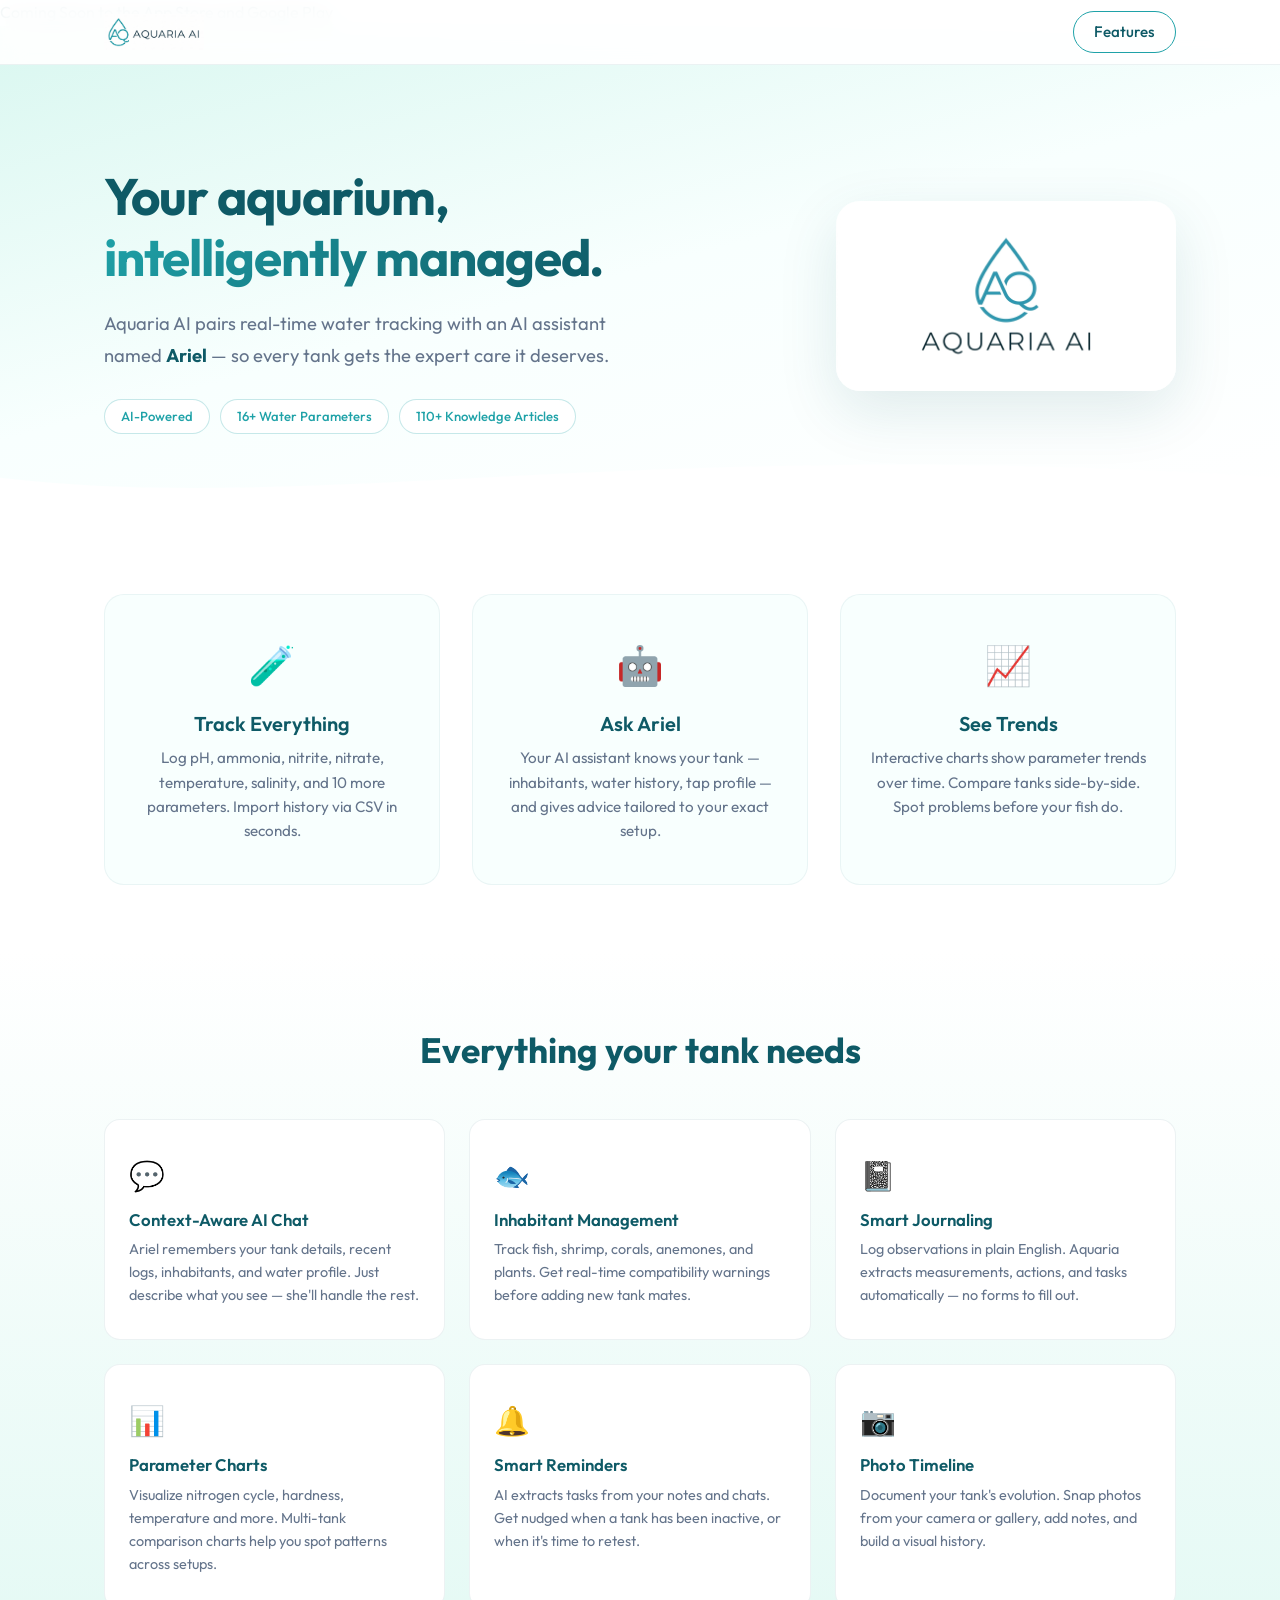
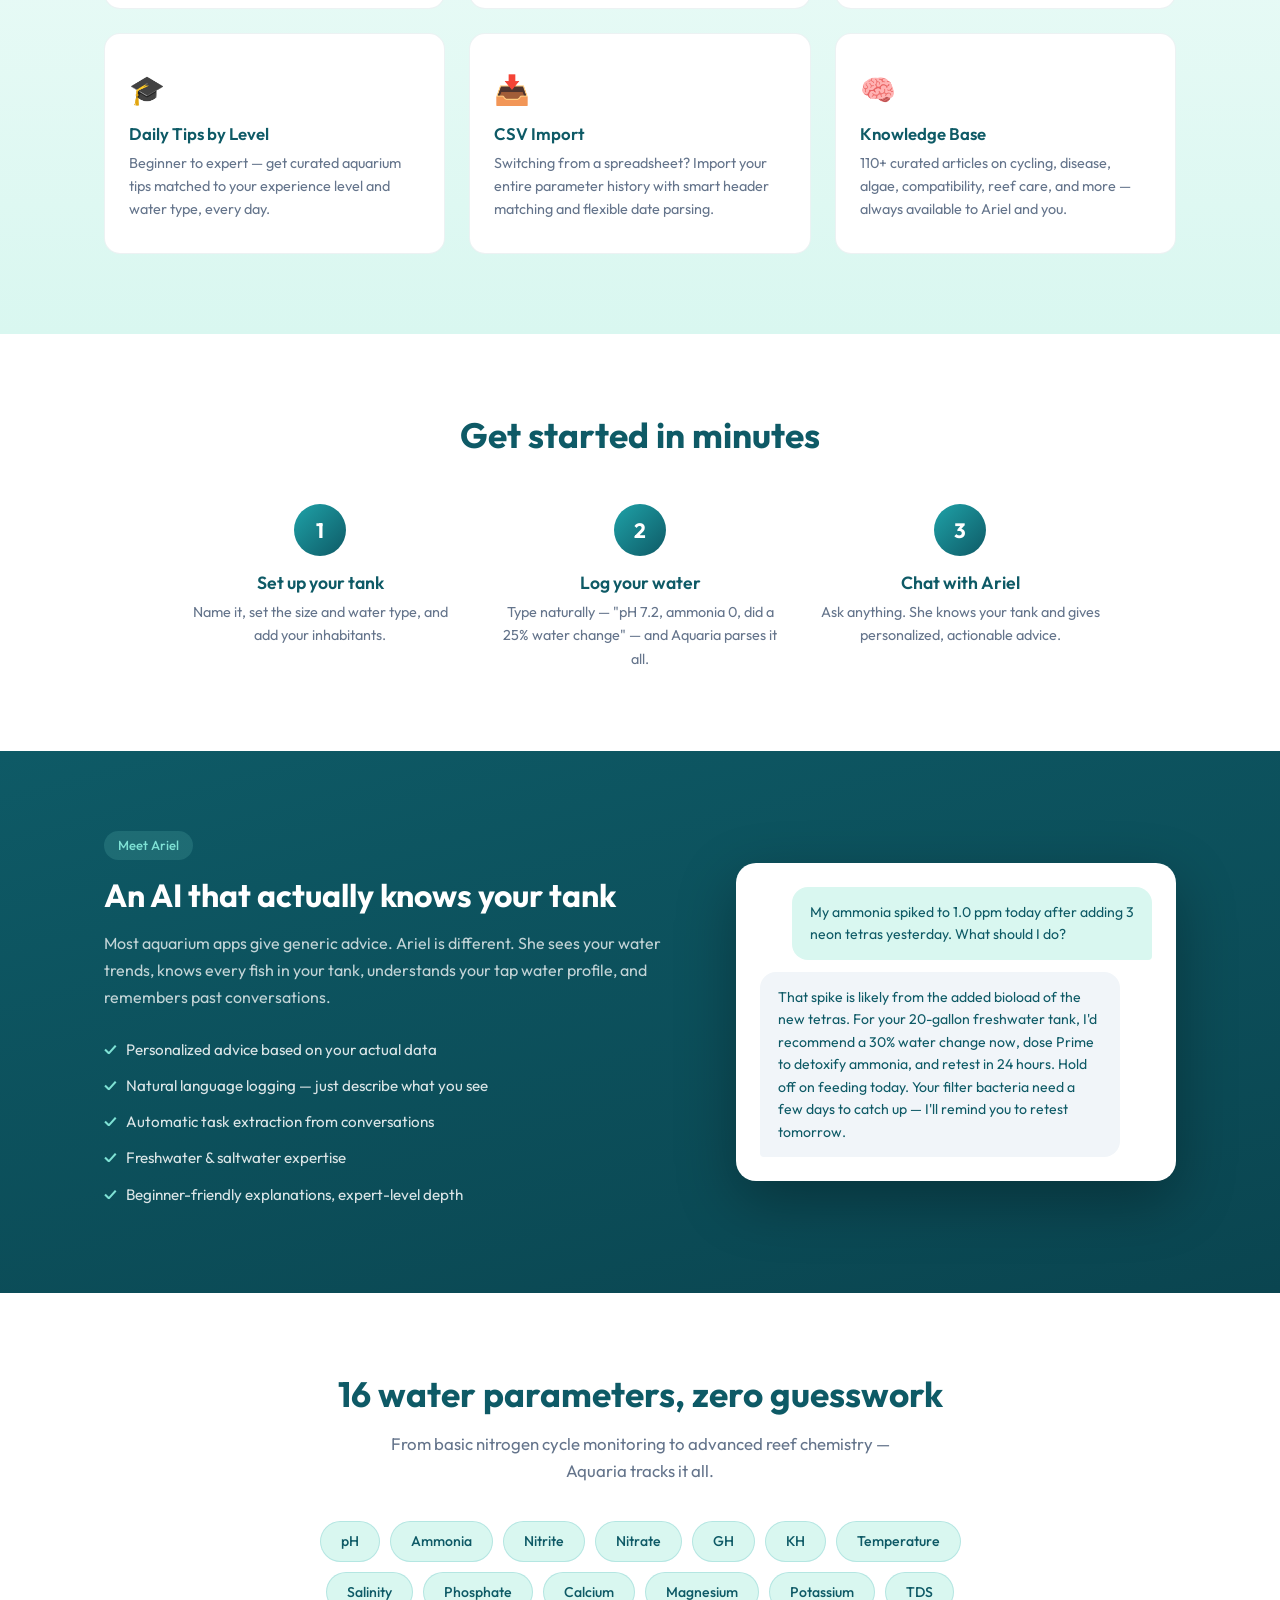
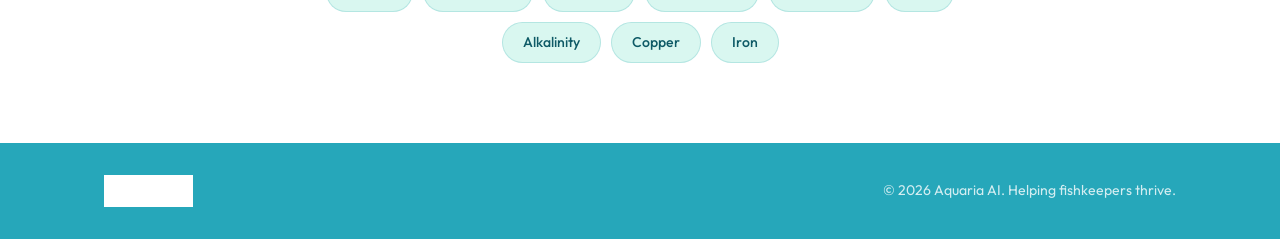
==== docs/index.html @ 33b69505 "Add website to docs/ for GitHub Pages Co-Authored-By: Claude Opus 4.6 <noreply@anthropic.com>" ====
<!DOCTYPE html>
<html lang="en">
<head>
  <meta charset="UTF-8">
  <meta name="viewport" content="width=device-width, initial-scale=1.0">
  <title>Aquaria AI — Your Intelligent Aquarium Companion</title>
  <meta name="description" content="Aquaria AI is an AI-powered aquarium companion app that helps you track water parameters, manage tank inhabitants, and get expert advice from Ariel, your personal aquarium AI assistant.">
  <link rel="icon" type="image/jpeg" href="assets/icon.jpg">
  <link rel="preconnect" href="https://fonts.googleapis.com">
  <link rel="preconnect" href="https://fonts.gstatic.com" crossorigin>
  <link href="https://fonts.googleapis.com/css2?family=Outfit:wght@300;400;500;600;700&display=swap" rel="stylesheet">
  <link rel="stylesheet" href="styles.css">
</head>
<body>

  <!-- ANNOUNCEMENT BAR -->
  <div class="announcement-bar">
    Coming Soon to the App Store and Google Play
  </div>

  <!-- NAV -->
  <nav class="nav">
    <div class="container nav-inner">
      <img src="assets/logo-side.png" alt="Aquaria AI" class="nav-logo">
      <a href="#features" class="nav-link">Features</a>
    </div>
  </nav>

  <!-- HERO -->
  <header class="hero">
    <div class="container hero-inner">
      <div class="hero-text">
        <h1>Your aquarium,<br><span class="gradient-text">intelligently managed.</span></h1>
        <p class="hero-sub">Aquaria AI pairs real-time water tracking with an AI assistant named <strong>Ariel</strong> — so every tank gets the expert care it deserves.</p>
        <div class="hero-badges">
          <span class="badge">AI-Powered</span>
          <span class="badge">16+ Water Parameters</span>
          <span class="badge">110+ Knowledge Articles</span>
        </div>
      </div>
      <div class="hero-logo">
        <img src="assets/fulllogo.jpg" alt="Aquaria AI logo">
      </div>
    </div>
    <div class="hero-wave">
      <svg viewBox="0 0 1440 120" preserveAspectRatio="none">
        <path d="M0,64 C360,120 720,0 1440,64 L1440,120 L0,120 Z" fill="#ffffff"/>
      </svg>
    </div>
  </header>

  <!-- VALUE PROPS -->
  <section class="value">
    <div class="container">
      <div class="value-grid">
        <div class="value-card">
          <div class="value-icon">🧪</div>
          <h3>Track Everything</h3>
          <p>Log pH, ammonia, nitrite, nitrate, temperature, salinity, and 10 more parameters. Import history via CSV in seconds.</p>
        </div>
        <div class="value-card">
          <div class="value-icon">🤖</div>
          <h3>Ask Ariel</h3>
          <p>Your AI assistant knows your tank — inhabitants, water history, tap profile — and gives advice tailored to your exact setup.</p>
        </div>
        <div class="value-card">
          <div class="value-icon">📈</div>
          <h3>See Trends</h3>
          <p>Interactive charts show parameter trends over time. Compare tanks side-by-side. Spot problems before your fish do.</p>
        </div>
      </div>
    </div>
  </section>

  <!-- FEATURES -->
  <section id="features" class="features">
    <div class="container">
      <h2>Everything your tank needs</h2>
      <div class="features-grid">

        <div class="feature-card">
          <div class="feature-icon">💬</div>
          <h4>Context-Aware AI Chat</h4>
          <p>Ariel remembers your tank details, recent logs, inhabitants, and water profile. Just describe what you see — she'll handle the rest.</p>
        </div>

        <div class="feature-card">
          <div class="feature-icon">🐟</div>
          <h4>Inhabitant Management</h4>
          <p>Track fish, shrimp, corals, anemones, and plants. Get real-time compatibility warnings before adding new tank mates.</p>
        </div>

        <div class="feature-card">
          <div class="feature-icon">📓</div>
          <h4>Smart Journaling</h4>
          <p>Log observations in plain English. Aquaria extracts measurements, actions, and tasks automatically — no forms to fill out.</p>
        </div>

        <div class="feature-card">
          <div class="feature-icon">📊</div>
          <h4>Parameter Charts</h4>
          <p>Visualize nitrogen cycle, hardness, temperature and more. Multi-tank comparison charts help you spot patterns across setups.</p>
        </div>

        <div class="feature-card">
          <div class="feature-icon">🔔</div>
          <h4>Smart Reminders</h4>
          <p>AI extracts tasks from your notes and chats. Get nudged when a tank has been inactive, or when it's time to retest.</p>
        </div>

        <div class="feature-card">
          <div class="feature-icon">📷</div>
          <h4>Photo Timeline</h4>
          <p>Document your tank's evolution. Snap photos from your camera or gallery, add notes, and build a visual history.</p>
        </div>

        <div class="feature-card">
          <div class="feature-icon">🎓</div>
          <h4>Daily Tips by Level</h4>
          <p>Beginner to expert — get curated aquarium tips matched to your experience level and water type, every day.</p>
        </div>

        <div class="feature-card">
          <div class="feature-icon">📥</div>
          <h4>CSV Import</h4>
          <p>Switching from a spreadsheet? Import your entire parameter history with smart header matching and flexible date parsing.</p>
        </div>

        <div class="feature-card">
          <div class="feature-icon">🧠</div>
          <h4>Knowledge Base</h4>
          <p>110+ curated articles on cycling, disease, algae, compatibility, reef care, and more — always available to Ariel and you.</p>
        </div>

      </div>
    </div>
  </section>

  <!-- HOW IT WORKS -->
  <section class="how">
    <div class="container">
      <h2>Get started in minutes</h2>
      <div class="steps">
        <div class="step">
          <div class="step-num">1</div>
          <h4>Set up your tank</h4>
          <p>Name it, set the size and water type, and add your inhabitants.</p>
        </div>
        <div class="step">
          <div class="step-num">2</div>
          <h4>Log your water</h4>
          <p>Type naturally — "pH 7.2, ammonia 0, did a 25% water change" — and Aquaria parses it all.</p>
        </div>
        <div class="step">
          <div class="step-num">3</div>
          <h4>Chat with Ariel</h4>
          <p>Ask anything. She knows your tank and gives personalized, actionable advice.</p>
        </div>
      </div>
    </div>
  </section>

  <!-- ARIEL SPOTLIGHT -->
  <section class="spotlight">
    <div class="container spotlight-inner">
      <div class="spotlight-text">
        <span class="spotlight-label">Meet Ariel</span>
        <h2>An AI that actually knows your tank</h2>
        <p>Most aquarium apps give generic advice. Ariel is different. She sees your water trends, knows every fish in your tank, understands your tap water profile, and remembers past conversations.</p>
        <ul>
          <li>Personalized advice based on your actual data</li>
          <li>Natural language logging — just describe what you see</li>
          <li>Automatic task extraction from conversations</li>
          <li>Freshwater & saltwater expertise</li>
          <li>Beginner-friendly explanations, expert-level depth</li>
        </ul>
      </div>
      <div class="spotlight-visual">
        <div class="chat-mock">
          <div class="chat-bubble user">My ammonia spiked to 1.0 ppm today after adding 3 neon tetras yesterday. What should I do?</div>
          <div class="chat-bubble assistant">That spike is likely from the added bioload of the new tetras. For your 20-gallon freshwater tank, I'd recommend a 30% water change now, dose Prime to detoxify ammonia, and retest in 24 hours. Hold off on feeding today. Your filter bacteria need a few days to catch up — I'll remind you to retest tomorrow.</div>
        </div>
      </div>
    </div>
  </section>

  <!-- SUPPORTED PARAMS -->
  <section class="params">
    <div class="container">
      <h2>16 water parameters, zero guesswork</h2>
      <p class="params-sub">From basic nitrogen cycle monitoring to advanced reef chemistry — Aquaria tracks it all.</p>
      <div class="param-chips">
        <span class="chip">pH</span>
        <span class="chip">Ammonia</span>
        <span class="chip">Nitrite</span>
        <span class="chip">Nitrate</span>
        <span class="chip">GH</span>
        <span class="chip">KH</span>
        <span class="chip">Temperature</span>
        <span class="chip">Salinity</span>
        <span class="chip">Phosphate</span>
        <span class="chip">Calcium</span>
        <span class="chip">Magnesium</span>
        <span class="chip">Potassium</span>
        <span class="chip">TDS</span>
        <span class="chip">Alkalinity</span>
        <span class="chip">Copper</span>
        <span class="chip">Iron</span>
      </div>
    </div>
  </section>

  <!-- FOOTER -->
  <footer class="footer">
    <div class="container footer-inner">
      <img src="assets/logo-side.png" alt="Aquaria AI" class="footer-logo">
      <p>&copy; 2026 Aquaria AI. Helping fishkeepers thrive.</p>
    </div>
  </footer>

</body>
</html>
---- docs/styles.css ----
/* ── Reset & Base ──────────────────────────────────────────── */
*, *::before, *::after { margin: 0; padding: 0; box-sizing: border-box; }

:root {
  --dark:   #0E5A66;
  --mid:    #1FA2A8;
  --light:  #7FE2D5;
  --mint:   #D9F7F0;
  --beige:  #E7D8C7;
  --gold:   #C8A97E;
  --teal:   #2297A8;
  --footer: #26A7BA;
  --white:  #ffffff;
  --gray:   #64748b;
  --bg:     #f8fffe;
}

html { scroll-behavior: smooth; }

body {
  font-family: 'Outfit', system-ui, -apple-system, sans-serif;
  color: var(--dark);
  background: var(--white);
  line-height: 1.6;
  -webkit-font-smoothing: antialiased;
}

.container {
  max-width: 1120px;
  margin: 0 auto;
  padding: 0 24px;
}

h1, h2, h3, h4 { line-height: 1.2; }
h2 { font-size: 2.2rem; font-weight: 700; text-align: center; margin-bottom: 48px; }

/* ── Nav ──────────────────────────────────────────────────── */
.nav {
  position: fixed;
  top: 0; left: 0; right: 0;
  z-index: 100;
  background: rgba(255, 255, 255, 0.92);
  backdrop-filter: blur(12px);
  border-bottom: 1px solid rgba(14, 90, 102, 0.08);
}

.nav-inner {
  display: flex;
  align-items: center;
  justify-content: space-between;
  height: 64px;
}

.nav-logo { height: 36px; }

.nav-link {
  color: var(--dark);
  text-decoration: none;
  font-weight: 500;
  font-size: 0.95rem;
  padding: 8px 20px;
  border-radius: 24px;
  border: 1.5px solid var(--mid);
  transition: all 0.2s;
}

.nav-link:hover {
  background: var(--mid);
  color: var(--white);
}

/* ── Hero ─────────────────────────────────────────────────── */
.hero {
  position: relative;
  padding: 140px 0 80px;
  background: linear-gradient(165deg, var(--mint) 0%, var(--bg) 50%, var(--white) 100%);
  overflow: hidden;
}

.hero-inner {
  display: flex;
  align-items: center;
  gap: 64px;
}

.hero-text { flex: 1; }

.hero-text h1 {
  font-size: 3.2rem;
  font-weight: 700;
  letter-spacing: -0.02em;
  margin-bottom: 20px;
}

.gradient-text {
  background: linear-gradient(135deg, var(--mid), var(--dark));
  -webkit-background-clip: text;
  -webkit-text-fill-color: transparent;
  background-clip: text;
}

.hero-sub {
  font-size: 1.15rem;
  color: var(--gray);
  max-width: 520px;
  margin-bottom: 28px;
  line-height: 1.7;
}

.hero-sub strong { color: var(--dark); }

.hero-badges { display: flex; gap: 10px; flex-wrap: wrap; }

.badge {
  display: inline-block;
  padding: 6px 16px;
  border-radius: 20px;
  font-size: 0.82rem;
  font-weight: 500;
  background: var(--white);
  color: var(--mid);
  border: 1px solid rgba(31, 162, 168, 0.25);
}

.hero-logo {
  flex-shrink: 0;
  width: 340px;
}

.hero-logo img {
  width: 100%;
  border-radius: 24px;
  box-shadow: 0 20px 60px rgba(14, 90, 102, 0.12);
}

.hero-wave {
  position: absolute;
  bottom: -1px; left: 0; right: 0;
  line-height: 0;
}

.hero-wave svg { width: 100%; height: 80px; }

/* ── Value Props ──────────────────────────────────────────── */
.value { padding: 80px 0 64px; }

.value-grid {
  display: grid;
  grid-template-columns: repeat(3, 1fr);
  gap: 32px;
}

.value-card {
  text-align: center;
  padding: 40px 28px;
  border-radius: 20px;
  background: var(--bg);
  border: 1px solid rgba(14, 90, 102, 0.06);
  transition: transform 0.2s, box-shadow 0.2s;
}

.value-card:hover {
  transform: translateY(-4px);
  box-shadow: 0 12px 40px rgba(14, 90, 102, 0.08);
}

.value-icon { font-size: 2.4rem; margin-bottom: 16px; }

.value-card h3 {
  font-size: 1.25rem;
  font-weight: 600;
  margin-bottom: 10px;
}

.value-card p {
  font-size: 0.95rem;
  color: var(--gray);
  line-height: 1.6;
}

/* ── Features Grid ────────────────────────────────────────── */
.features {
  padding: 80px 0;
  background: linear-gradient(180deg, var(--white) 0%, var(--mint) 100%);
}

.features-grid {
  display: grid;
  grid-template-columns: repeat(3, 1fr);
  gap: 24px;
}

.feature-card {
  padding: 32px 24px;
  border-radius: 16px;
  background: var(--white);
  border: 1px solid rgba(14, 90, 102, 0.08);
  transition: transform 0.2s, box-shadow 0.2s;
}

.feature-card:hover {
  transform: translateY(-3px);
  box-shadow: 0 8px 30px rgba(14, 90, 102, 0.1);
}

.feature-icon { font-size: 1.8rem; margin-bottom: 12px; }

.feature-card h4 {
  font-size: 1.05rem;
  font-weight: 600;
  margin-bottom: 8px;
}

.feature-card p {
  font-size: 0.9rem;
  color: var(--gray);
  line-height: 1.6;
}

/* ── How It Works ─────────────────────────────────────────── */
.how {
  padding: 80px 0;
  background: var(--white);
}

.steps {
  display: flex;
  gap: 40px;
  justify-content: center;
}

.step {
  text-align: center;
  max-width: 280px;
  position: relative;
}

.step-num {
  width: 52px;
  height: 52px;
  border-radius: 50%;
  background: linear-gradient(135deg, var(--mid), var(--dark));
  color: var(--white);
  font-size: 1.3rem;
  font-weight: 700;
  display: flex;
  align-items: center;
  justify-content: center;
  margin: 0 auto 16px;
}

.step h4 {
  font-size: 1.1rem;
  font-weight: 600;
  margin-bottom: 8px;
}

.step p {
  font-size: 0.9rem;
  color: var(--gray);
  line-height: 1.6;
}

/* ── Ariel Spotlight ──────────────────────────────────────── */
.spotlight {
  padding: 80px 0;
  background: linear-gradient(165deg, var(--dark) 0%, #0a4550 100%);
  color: var(--white);
}

.spotlight-inner {
  display: flex;
  align-items: center;
  gap: 56px;
}

.spotlight-text { flex: 1; }

.spotlight-label {
  display: inline-block;
  padding: 4px 14px;
  border-radius: 16px;
  font-size: 0.82rem;
  font-weight: 500;
  background: rgba(127, 226, 213, 0.15);
  color: var(--light);
  margin-bottom: 16px;
}

.spotlight-text h2 {
  text-align: left;
  font-size: 2rem;
  margin-bottom: 16px;
  color: var(--white);
}

.spotlight-text p {
  color: rgba(255, 255, 255, 0.75);
  font-size: 1rem;
  line-height: 1.7;
  margin-bottom: 20px;
}

.spotlight-text ul {
  list-style: none;
  padding: 0;
}

.spotlight-text li {
  padding: 6px 0;
  font-size: 0.95rem;
  color: rgba(255, 255, 255, 0.85);
}

.spotlight-text li::before {
  content: "✓ ";
  color: var(--light);
  font-weight: 700;
  margin-right: 6px;
}

.spotlight-visual { flex: 1; max-width: 440px; }

.chat-mock {
  background: var(--white);
  border-radius: 20px;
  padding: 24px;
  box-shadow: 0 20px 60px rgba(0, 0, 0, 0.3);
}

.chat-bubble {
  padding: 14px 18px;
  border-radius: 16px;
  font-size: 0.88rem;
  line-height: 1.6;
  margin-bottom: 12px;
  color: var(--dark);
}

.chat-bubble:last-child { margin-bottom: 0; }

.chat-bubble.user {
  background: var(--mint);
  border-bottom-right-radius: 4px;
  margin-left: 32px;
}

.chat-bubble.assistant {
  background: #f1f5f9;
  border-bottom-left-radius: 4px;
  margin-right: 32px;
}

/* ── Params ───────────────────────────────────────────────── */
.params {
  padding: 80px 0;
  background: var(--white);
  text-align: center;
}

.params-sub {
  color: var(--gray);
  font-size: 1.05rem;
  margin: -32px auto 36px;
  max-width: 520px;
}

.param-chips {
  display: flex;
  flex-wrap: wrap;
  justify-content: center;
  gap: 10px;
  max-width: 700px;
  margin: 0 auto;
}

.chip {
  padding: 8px 20px;
  border-radius: 24px;
  font-size: 0.88rem;
  font-weight: 500;
  background: var(--mint);
  color: var(--dark);
  border: 1px solid rgba(31, 162, 168, 0.2);
}

/* ── Footer ───────────────────────────────────────────────── */
.footer {
  background: var(--footer);
  padding: 32px 0;
}

.footer-inner {
  display: flex;
  align-items: center;
  justify-content: space-between;
}

.footer-logo {
  height: 32px;
  filter: brightness(0) invert(1);
}

.footer p {
  color: rgba(255, 255, 255, 0.8);
  font-size: 0.88rem;
}

/* ── Responsive ───────────────────────────────────────────── */
@media (max-width: 900px) {
  .hero-inner {
    flex-direction: column;
    text-align: center;
    gap: 40px;
  }

  .hero-text h1 { font-size: 2.4rem; }
  .hero-sub { margin-left: auto; margin-right: auto; }
  .hero-badges { justify-content: center; }
  .hero-logo { width: 260px; }

  .value-grid,
  .features-grid {
    grid-template-columns: 1fr;
    max-width: 480px;
    margin: 0 auto;
  }

  .steps { flex-direction: column; align-items: center; }

  .spotlight-inner {
    flex-direction: column;
    text-align: center;
  }

  .spotlight-text h2 { text-align: center; }
  .spotlight-text ul { display: inline-block; text-align: left; }
  .spotlight-visual { max-width: 100%; }

  h2 { font-size: 1.7rem; }

  .footer-inner { flex-direction: column; gap: 12px; text-align: center; }
}

@media (max-width: 600px) {
  .hero-text h1 { font-size: 1.9rem; }
  .hero { padding: 120px 0 60px; }
  .value, .features, .how, .spotlight, .params { padding: 56px 0; }
  .chat-bubble.user { margin-left: 12px; }
  .chat-bubble.assistant { margin-right: 12px; }
}
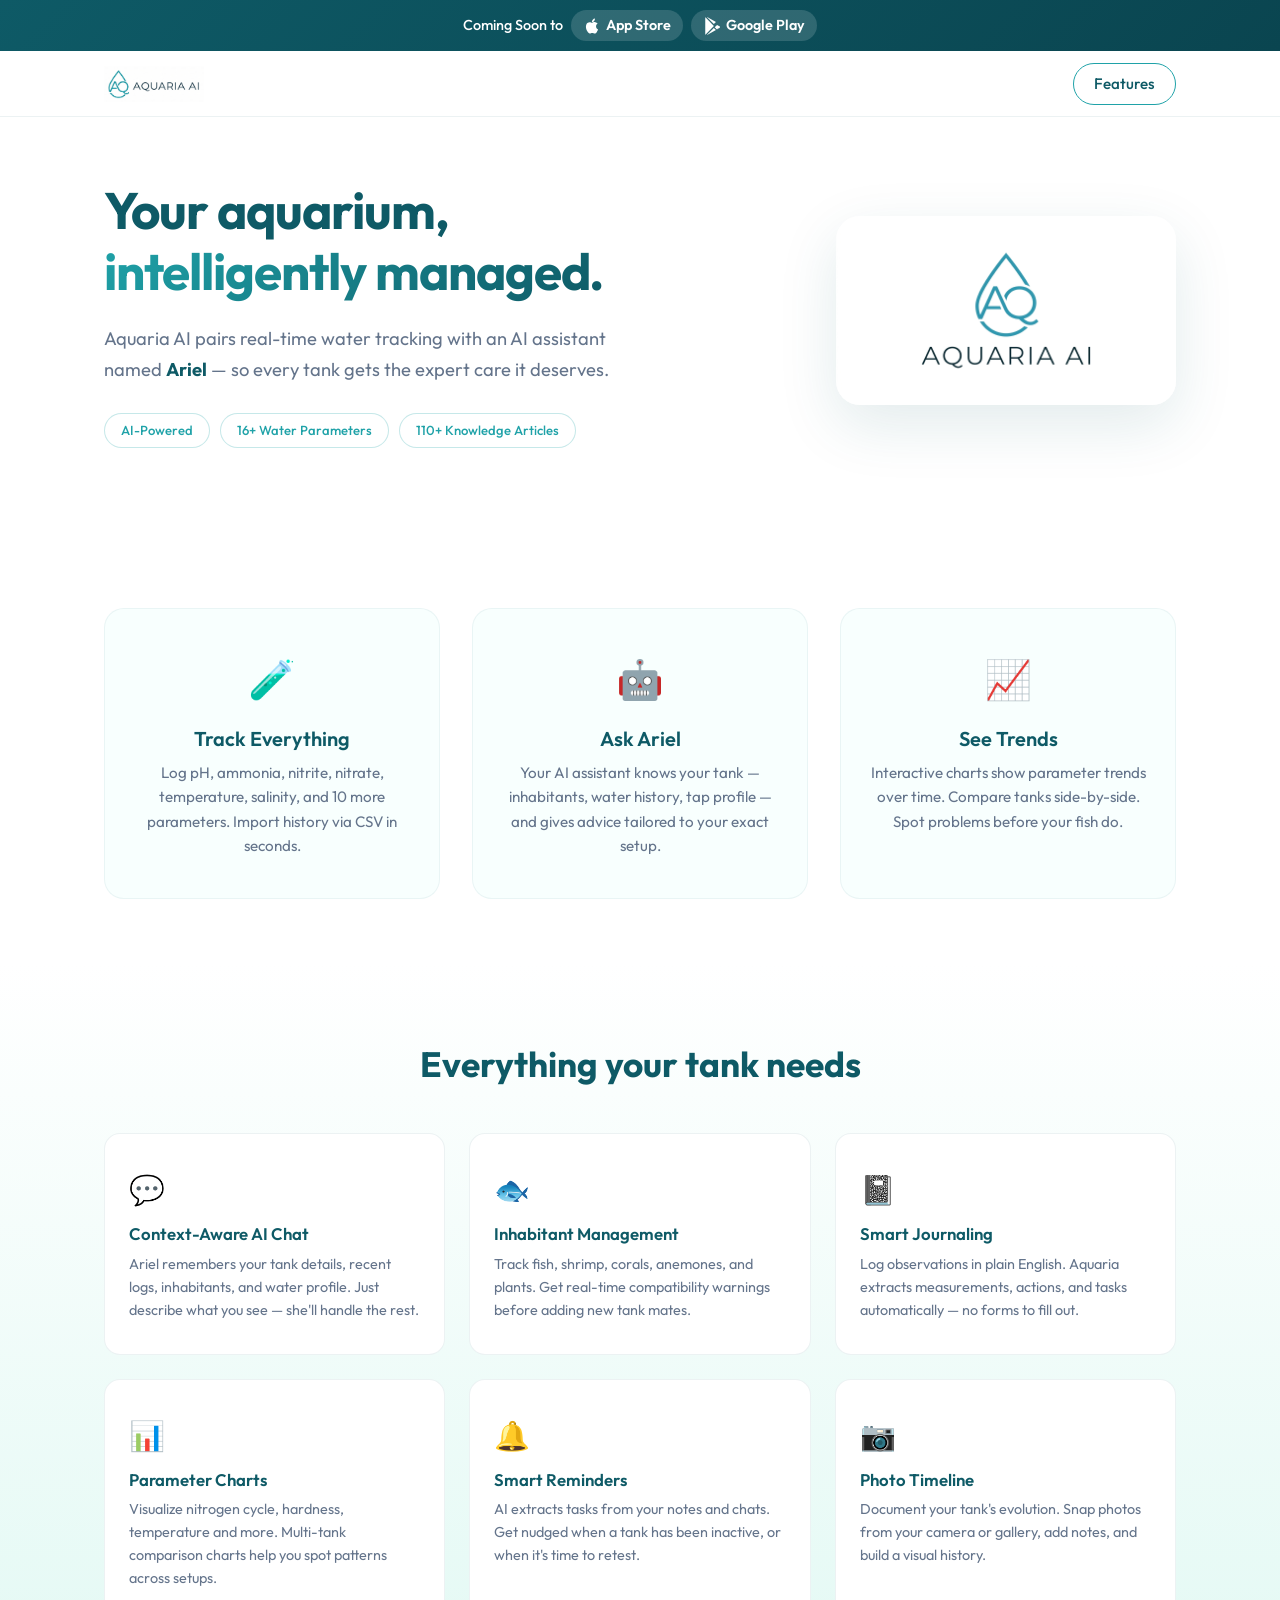
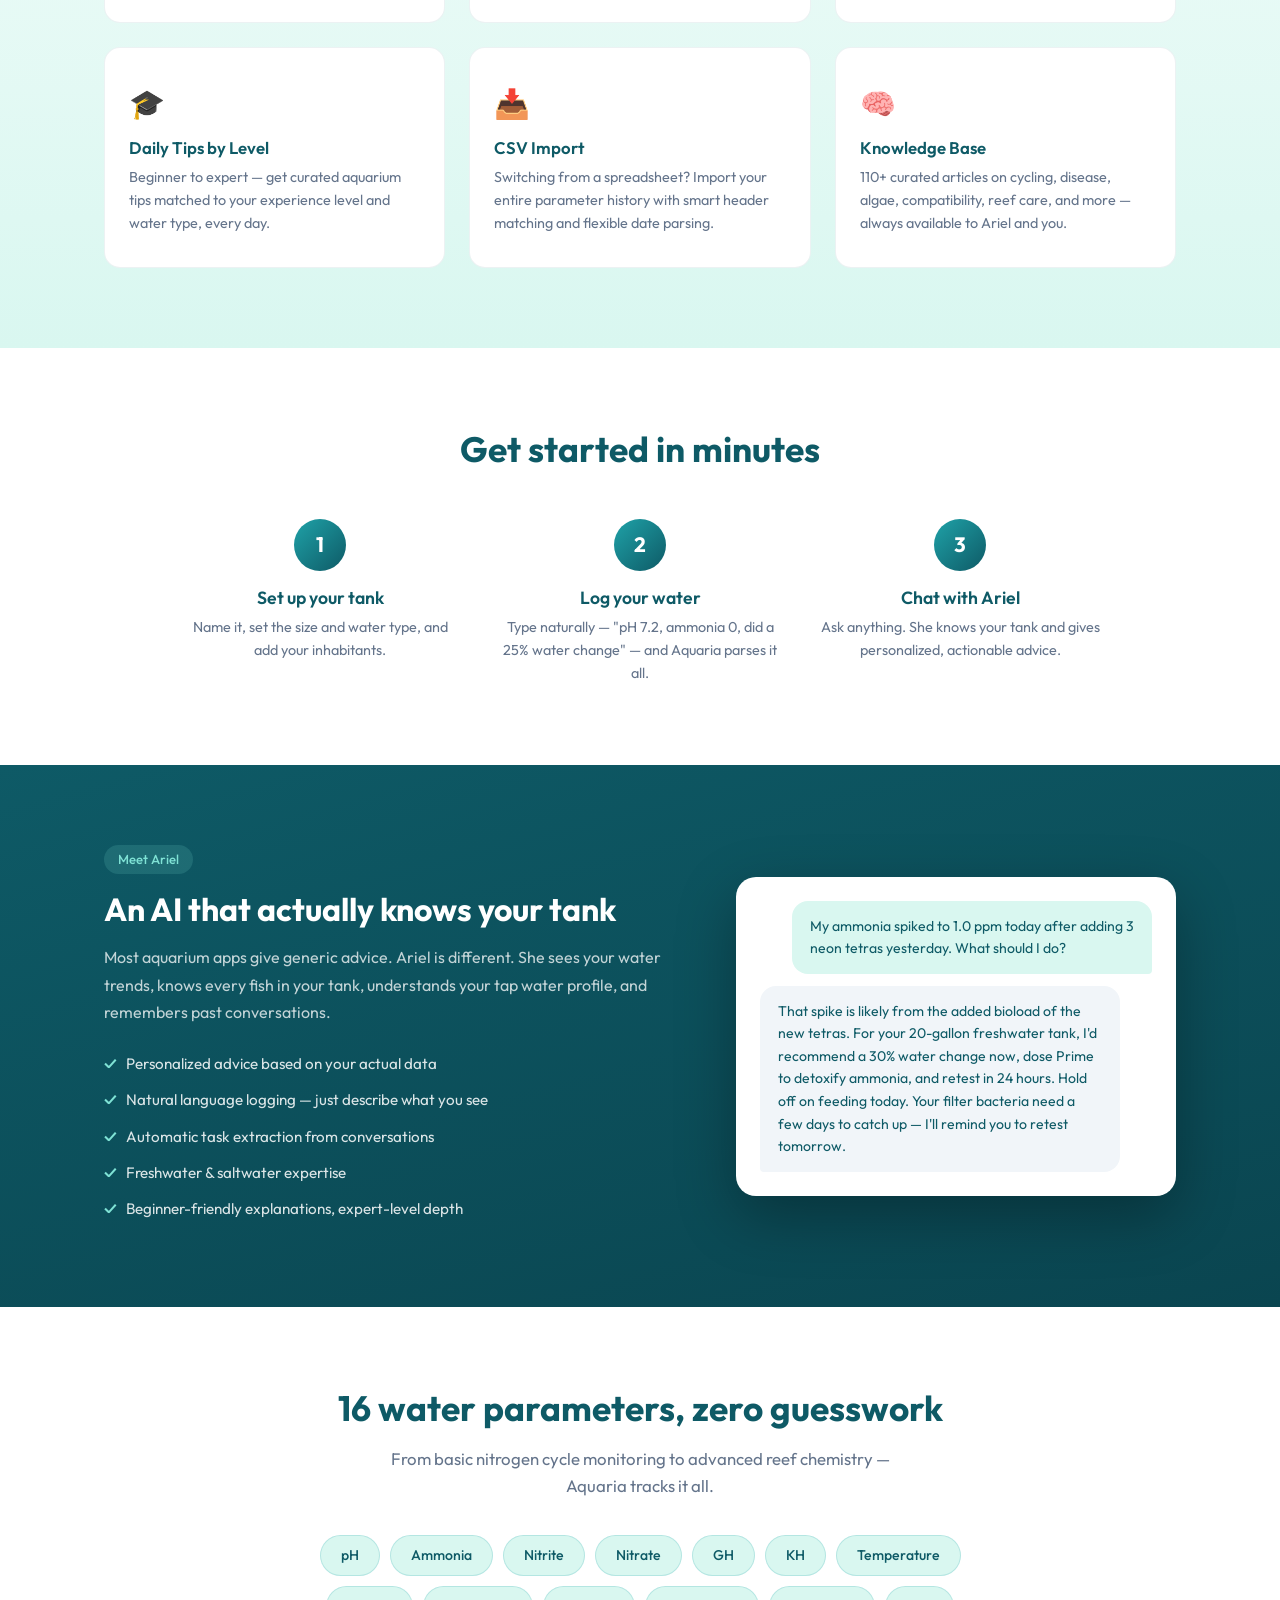
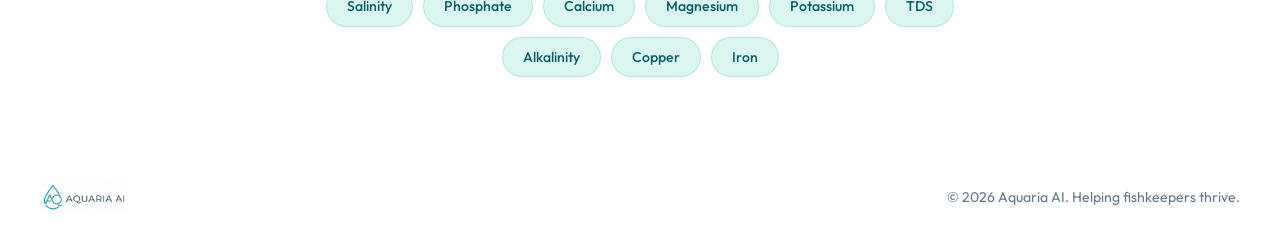
==== commit 0ef2ba36: "Update website: announcement bar, footer, and layout fixes Co-Authored-By: Claude Opus 4.6 <noreply@" ====
--- a/docs/index.html
+++ b/docs/index.html
@@ -15,7 +15,15 @@
 
   <!-- ANNOUNCEMENT BAR -->
   <div class="announcement-bar">
-    Coming Soon to the App Store and Google Play
+    <span>Coming Soon to</span>
+    <span class="store-badge">
+      <svg viewBox="0 0 24 24" width="18" height="18" fill="currentColor"><path d="M18.71 19.5c-.83 1.24-1.71 2.45-3.05 2.47-1.34.03-1.77-.79-3.29-.79-1.53 0-2 .77-3.27.82-1.31.05-2.3-1.32-3.14-2.53C4.25 17 2.94 12.45 4.7 9.39c.87-1.52 2.43-2.48 4.12-2.51 1.28-.02 2.5.87 3.29.87.78 0 2.26-1.07 3.8-.91.65.03 2.47.26 3.64 1.98-.09.06-2.17 1.28-2.15 3.81.03 3.02 2.65 4.03 2.68 4.04-.03.07-.42 1.44-1.38 2.83M13 3.5c.73-.83 1.94-1.46 2.94-1.5.13 1.17-.34 2.35-1.04 3.19-.69.85-1.83 1.51-2.95 1.42-.15-1.15.41-2.35 1.05-3.11z"/></svg>
+      App Store
+    </span>
+    <span class="store-badge">
+      <svg viewBox="0 0 24 24" width="18" height="18" fill="currentColor"><path d="M3.18 23.64L14.54 12 3.18.36c-.2.12-.18.46-.18.5v22.28c0 .04-.02.38.18.5zm1.44.86l12.63-7.2-2.77-2.78L4.62 24.5zm14.32-8.34L22 14.54c.4-.23.64-.65.64-1.08s-.24-.86-.64-1.08l-3.3-1.88-3.05 3.05 3.29 3.61zM4.62-.5l9.86 9.98 2.77-2.78L4.62-.5z"/></svg>
+      Google Play
+    </span>
   </div>
 
   <!-- NAV -->
@@ -212,7 +220,7 @@
 
   <!-- FOOTER -->
   <footer class="footer">
-    <div class="container footer-inner">
+    <div class="footer-bar">
       <img src="assets/logo-side.png" alt="Aquaria AI" class="footer-logo">
       <p>&copy; 2026 Aquaria AI. Helping fishkeepers thrive.</p>
     </div>
--- a/docs/styles.css
+++ b/docs/styles.css
@@ -34,10 +34,43 @@
 h1, h2, h3, h4 { line-height: 1.2; }
 h2 { font-size: 2.2rem; font-weight: 700; text-align: center; margin-bottom: 48px; }
 
+/* ── Announcement Bar ────────────────────────────────────── */
+.announcement-bar {
+  position: fixed;
+  top: 0; left: 0; right: 0;
+  z-index: 101;
+  background: linear-gradient(135deg, var(--dark), #0a4550);
+  color: var(--white);
+  text-align: center;
+  padding: 10px 24px;
+  font-size: 0.9rem;
+  font-weight: 500;
+  display: flex;
+  align-items: center;
+  justify-content: center;
+  gap: 8px;
+  flex-wrap: wrap;
+}
+
+.store-badge {
+  display: inline-flex;
+  align-items: center;
+  gap: 5px;
+  background: rgba(255, 255, 255, 0.15);
+  padding: 4px 12px;
+  border-radius: 16px;
+  font-weight: 600;
+}
+
+.store-separator {
+  font-weight: 300;
+  opacity: 0.7;
+}
+
 /* ── Nav ──────────────────────────────────────────────────── */
 .nav {
   position: fixed;
-  top: 0; left: 0; right: 0;
+  top: 52px; left: 0; right: 0;
   z-index: 100;
   background: rgba(255, 255, 255, 0.92);
   backdrop-filter: blur(12px);
@@ -72,8 +105,8 @@
 /* ── Hero ─────────────────────────────────────────────────── */
 .hero {
   position: relative;
-  padding: 140px 0 80px;
-  background: linear-gradient(165deg, var(--mint) 0%, var(--bg) 50%, var(--white) 100%);
+  padding: 180px 0 80px;
+  background: var(--white);
   overflow: hidden;
 }
 
@@ -386,23 +419,26 @@
 
 /* ── Footer ───────────────────────────────────────────────── */
 .footer {
-  background: var(--footer);
-  padding: 32px 0;
-}
-
-.footer-inner {
+  background: var(--white);
+  padding: 0;
+}
+
+.footer-bar {
   display: flex;
   align-items: center;
   justify-content: space-between;
+  background: var(--white);
+  padding: 24px 40px;
+  width: 100%;
 }
 
 .footer-logo {
   height: 32px;
-  filter: brightness(0) invert(1);
+  height: 32px;
 }
 
 .footer p {
-  color: rgba(255, 255, 255, 0.8);
+  color: var(--gray);
   font-size: 0.88rem;
 }
 
@@ -439,7 +475,7 @@
 
   h2 { font-size: 1.7rem; }
 
-  .footer-inner { flex-direction: column; gap: 12px; text-align: center; }
+  .footer-bar { flex-direction: column; gap: 12px; text-align: center; }
 }
 
 @media (max-width: 600px) {
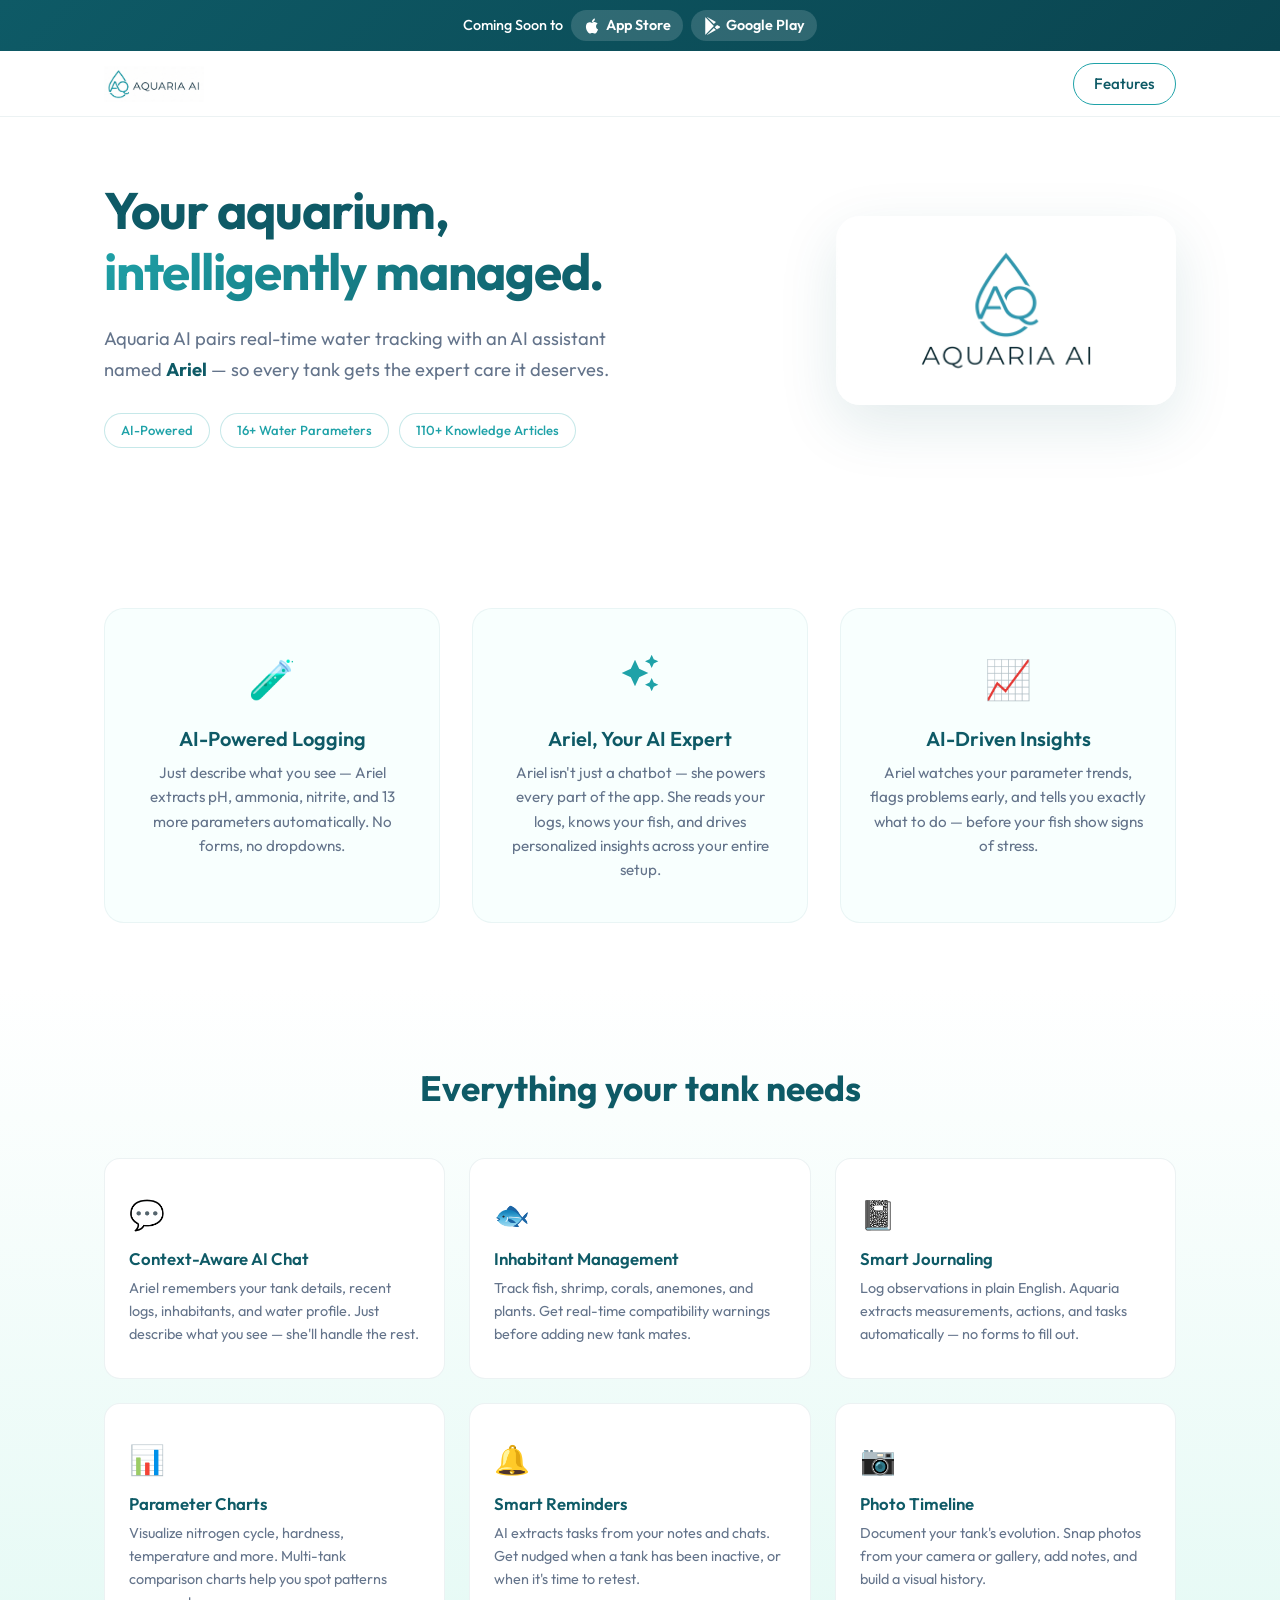
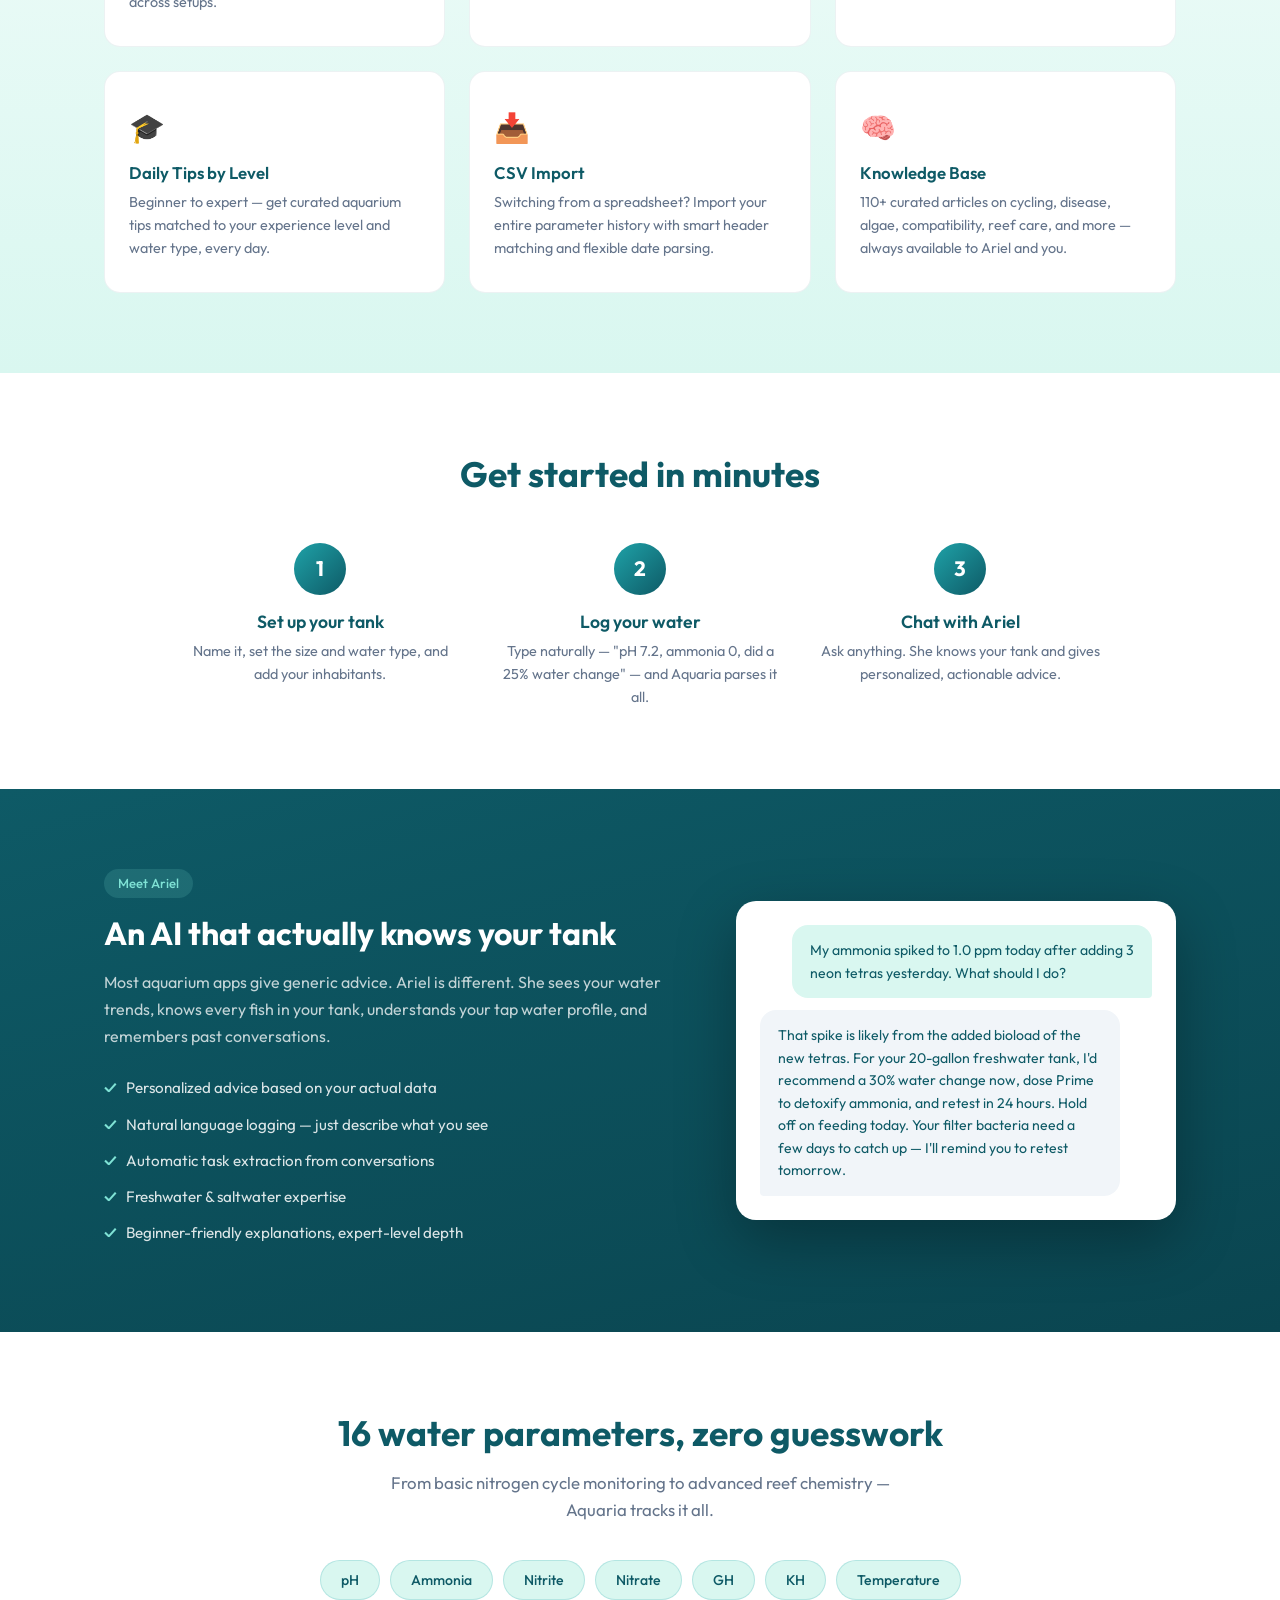
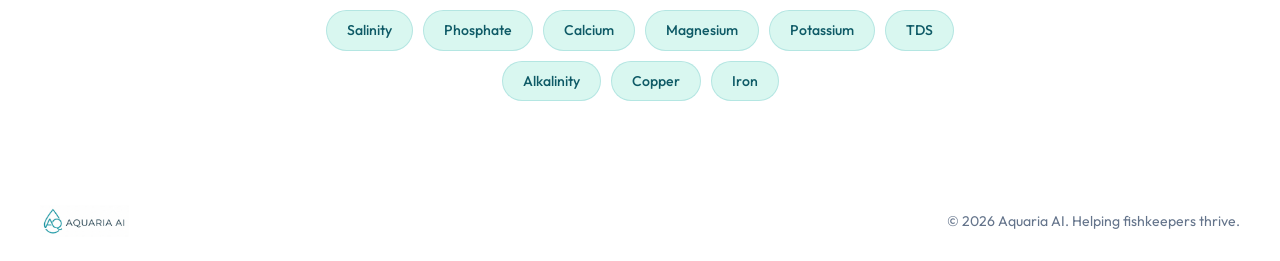
==== commit 76fff6cd: "Update value props to emphasize AI-first approach, swap Ask Ariel icon Co-Authored-By: Claude Opus 4" ====
--- a/docs/index.html
+++ b/docs/index.html
@@ -63,18 +63,18 @@
       <div class="value-grid">
         <div class="value-card">
           <div class="value-icon">🧪</div>
-          <h3>Track Everything</h3>
-          <p>Log pH, ammonia, nitrite, nitrate, temperature, salinity, and 10 more parameters. Import history via CSV in seconds.</p>
+          <h3>AI-Powered Logging</h3>
+          <p>Just describe what you see — Ariel extracts pH, ammonia, nitrite, and 13 more parameters automatically. No forms, no dropdowns.</p>
         </div>
         <div class="value-card">
-          <div class="value-icon">🤖</div>
-          <h3>Ask Ariel</h3>
-          <p>Your AI assistant knows your tank — inhabitants, water history, tap profile — and gives advice tailored to your exact setup.</p>
+          <div class="value-icon"><svg viewBox="0 0 24 24" width="40" height="40" fill="#1FA2A8"><path d="M19 9l1.25-2.75L23 5l-2.75-1.25L19 1l-1.25 2.75L15 5l2.75 1.25L19 9zm-7.5.5L9 4 6.5 9.5 1 12l5.5 2.5L9 20l2.5-5.5L17 12l-5.5-2.5zm7.5 5.5l-1.25 2.75L15 19l2.75 1.25L19 23l1.25-2.75L23 19l-2.75-1.25L19 15z"/></svg></div>
+          <h3>Ariel, Your AI Expert</h3>
+          <p>Ariel isn't just a chatbot — she powers every part of the app. She reads your logs, knows your fish, and drives personalized insights across your entire setup.</p>
         </div>
         <div class="value-card">
           <div class="value-icon">📈</div>
-          <h3>See Trends</h3>
-          <p>Interactive charts show parameter trends over time. Compare tanks side-by-side. Spot problems before your fish do.</p>
+          <h3>AI-Driven Insights</h3>
+          <p>Ariel watches your parameter trends, flags problems early, and tells you exactly what to do — before your fish show signs of stress.</p>
         </div>
       </div>
     </div>
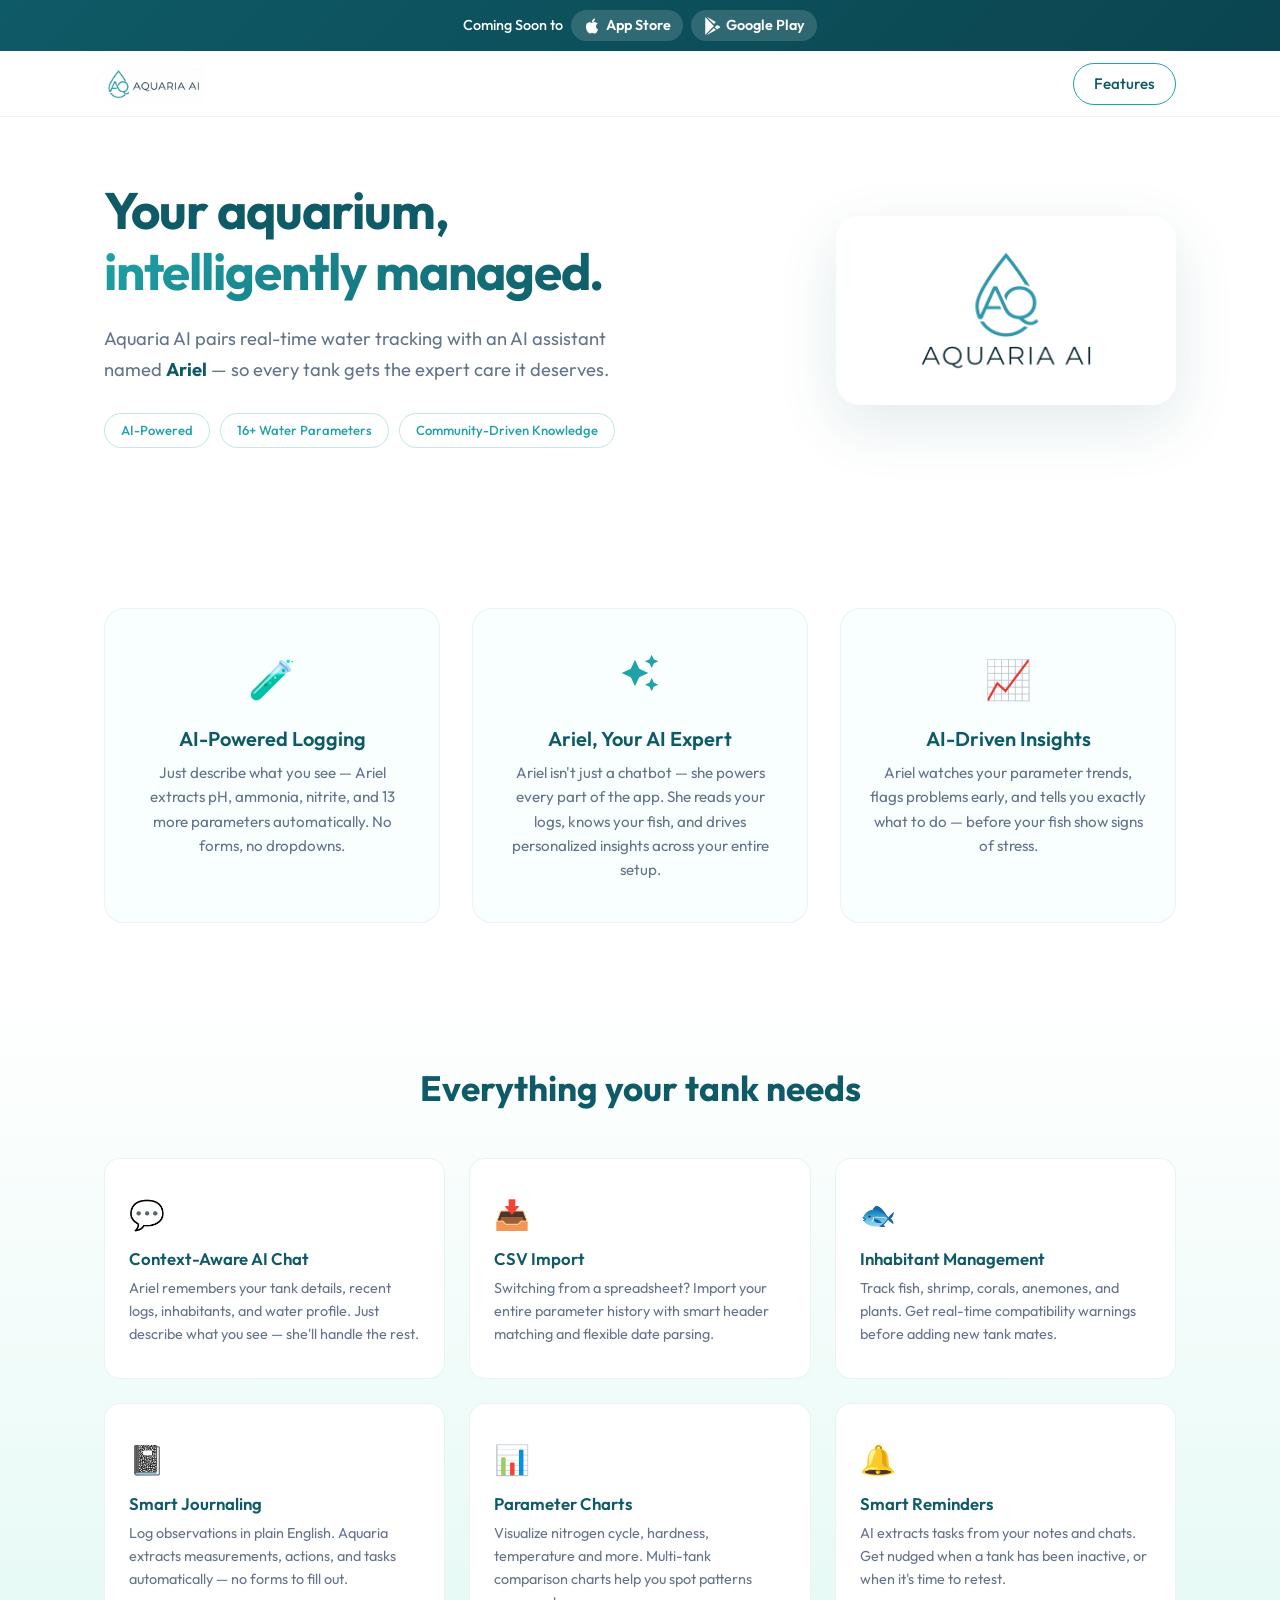
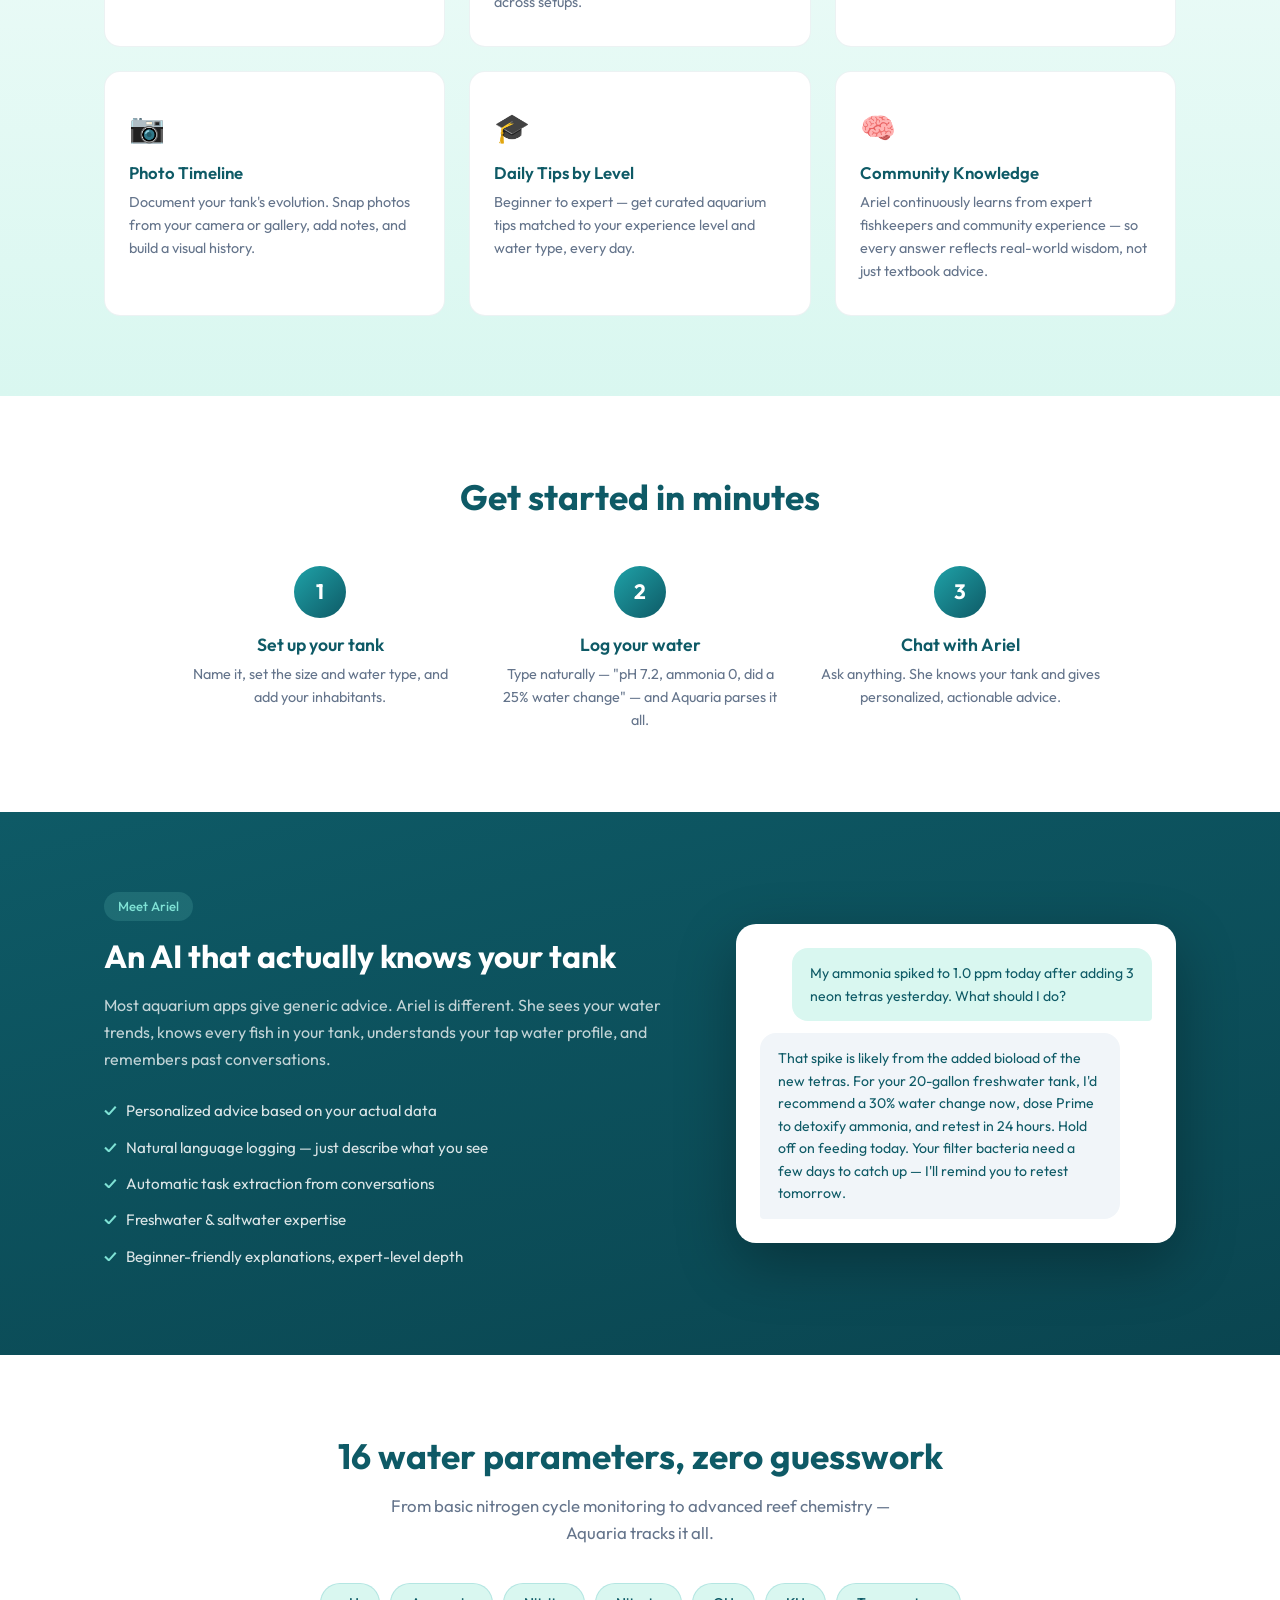
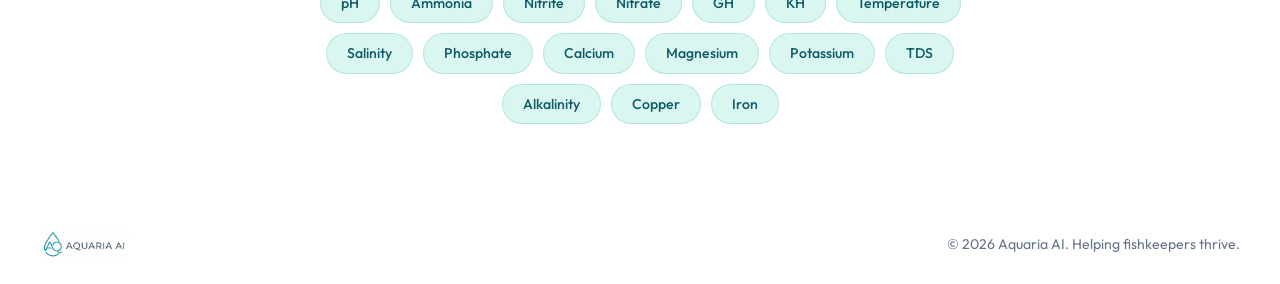
==== commit 3ec6fc22: "Update knowledge references, reorder feature cards Co-Authored-By: Claude Opus 4.6 <noreply@anthropi" ====
--- a/docs/index.html
+++ b/docs/index.html
@@ -43,7 +43,7 @@
         <div class="hero-badges">
           <span class="badge">AI-Powered</span>
           <span class="badge">16+ Water Parameters</span>
-          <span class="badge">110+ Knowledge Articles</span>
+          <span class="badge">Community-Driven Knowledge</span>
         </div>
       </div>
       <div class="hero-logo">
@@ -93,6 +93,12 @@
         </div>
 
         <div class="feature-card">
+          <div class="feature-icon">📥</div>
+          <h4>CSV Import</h4>
+          <p>Switching from a spreadsheet? Import your entire parameter history with smart header matching and flexible date parsing.</p>
+        </div>
+
+        <div class="feature-card">
           <div class="feature-icon">🐟</div>
           <h4>Inhabitant Management</h4>
           <p>Track fish, shrimp, corals, anemones, and plants. Get real-time compatibility warnings before adding new tank mates.</p>
@@ -129,15 +135,9 @@
         </div>
 
         <div class="feature-card">
-          <div class="feature-icon">📥</div>
-          <h4>CSV Import</h4>
-          <p>Switching from a spreadsheet? Import your entire parameter history with smart header matching and flexible date parsing.</p>
-        </div>
-
-        <div class="feature-card">
           <div class="feature-icon">🧠</div>
-          <h4>Knowledge Base</h4>
-          <p>110+ curated articles on cycling, disease, algae, compatibility, reef care, and more — always available to Ariel and you.</p>
+          <h4>Community Knowledge</h4>
+          <p>Ariel continuously learns from expert fishkeepers and community experience — so every answer reflects real-world wisdom, not just textbook advice.</p>
         </div>
 
       </div>
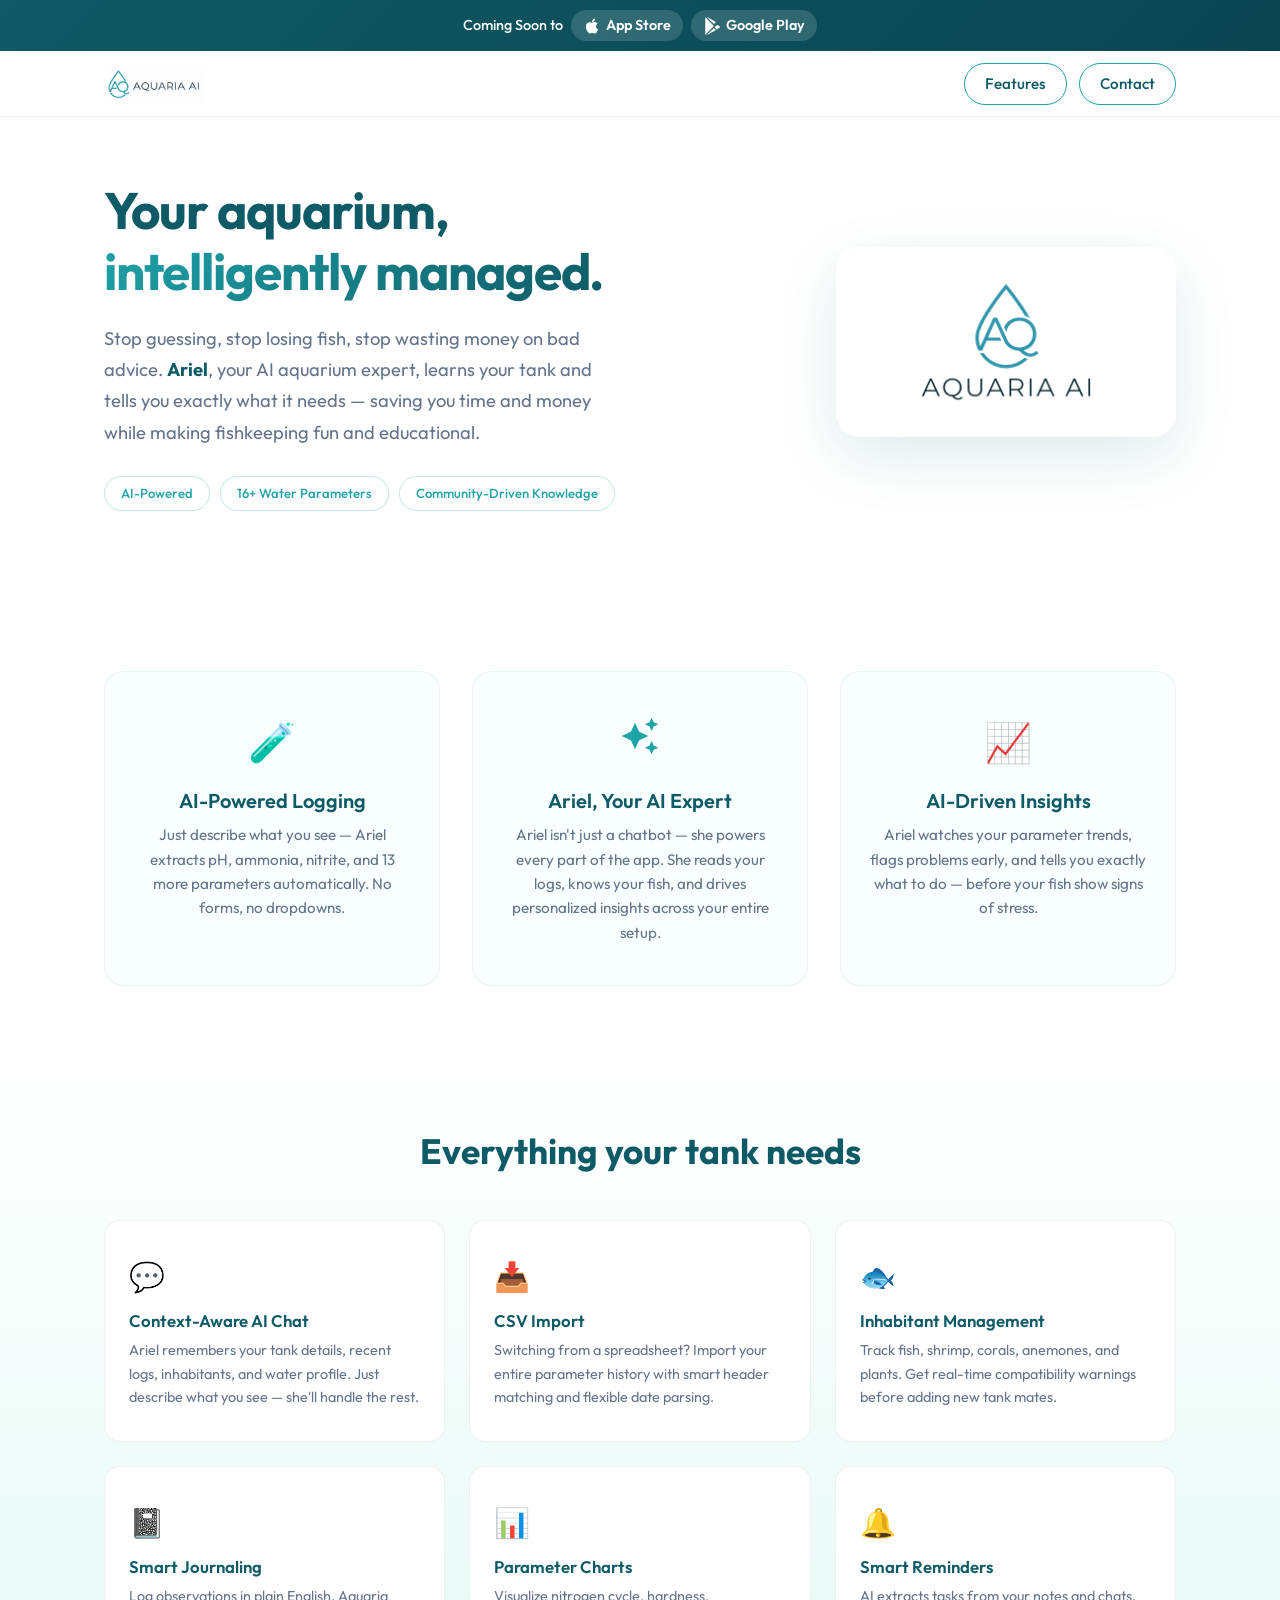
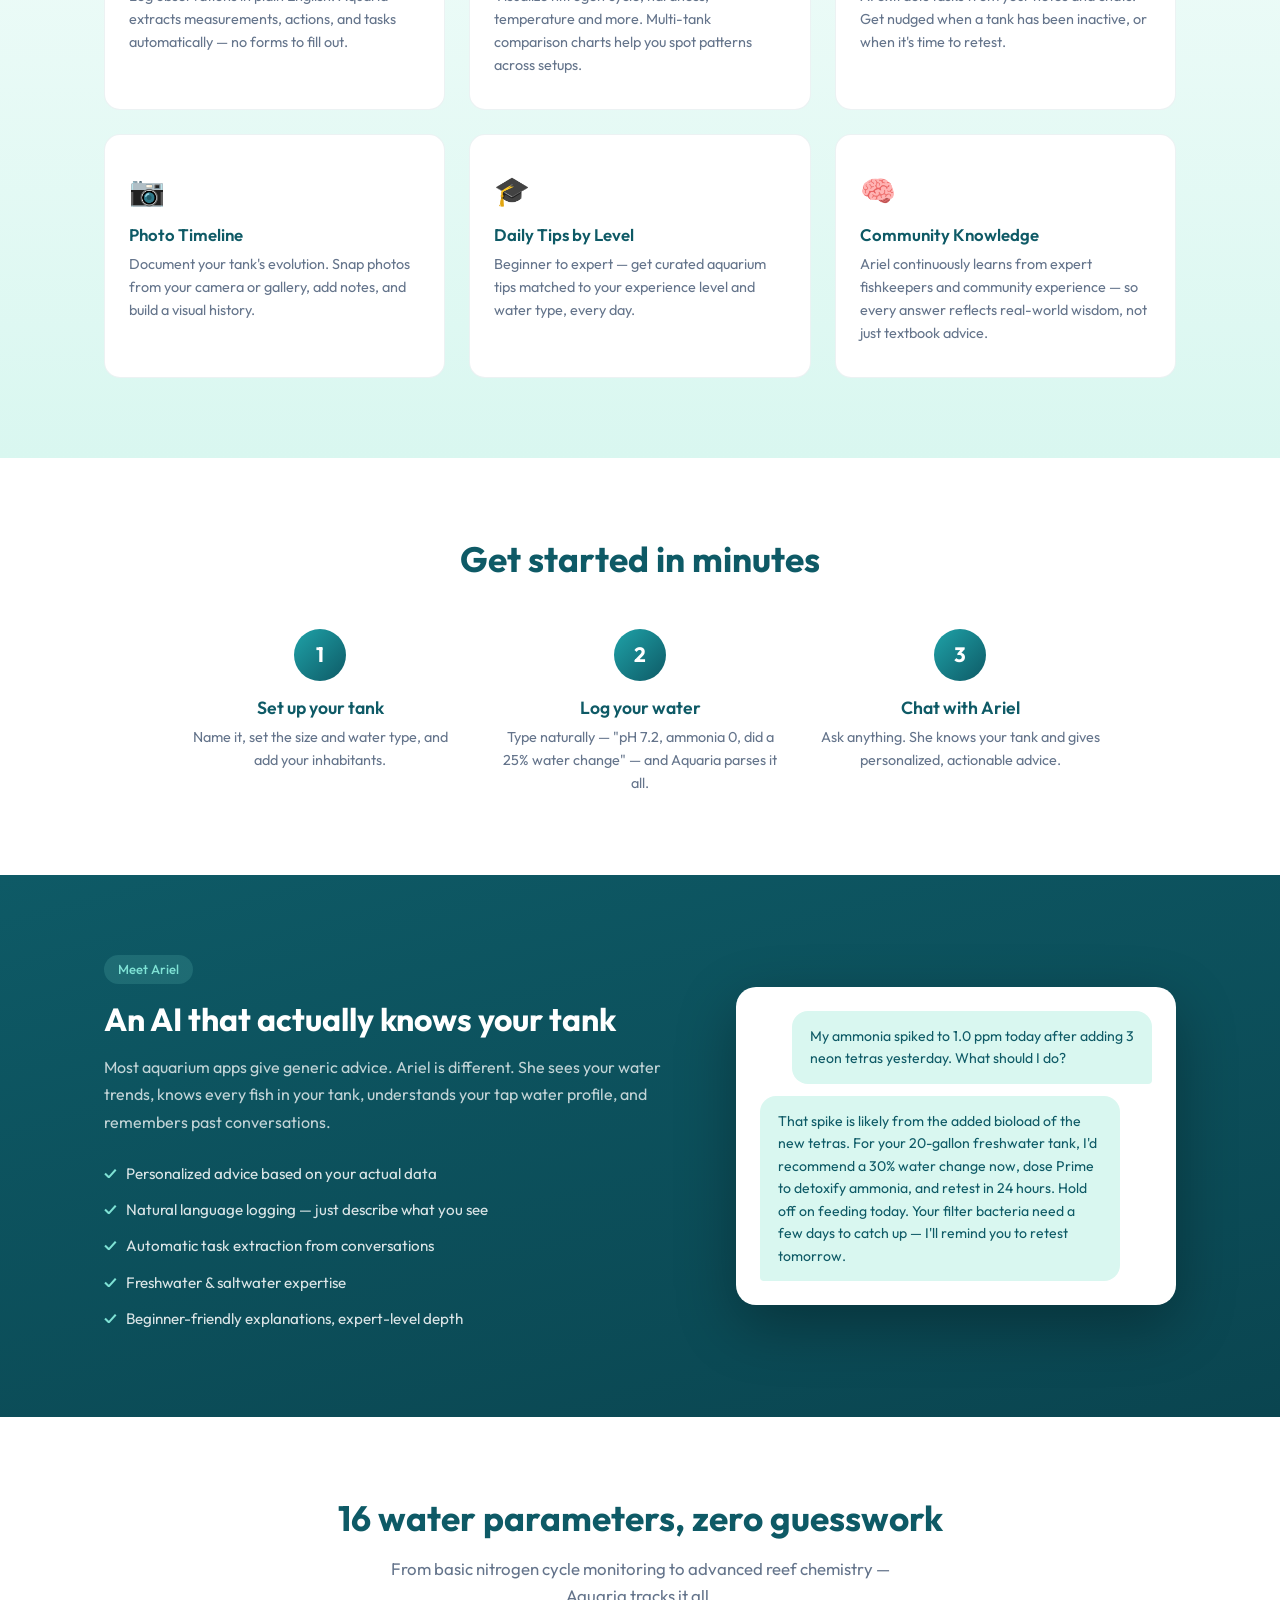
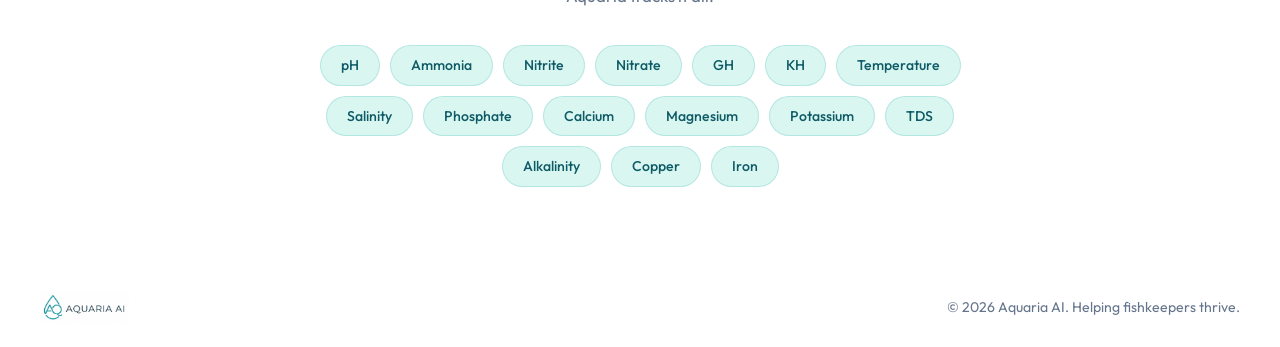
==== commit 241be8cd: "Remove footer bars and simplify AI button, update website copy and nav - Remove green and gray bars " ====
--- a/docs/index.html
+++ b/docs/index.html
@@ -30,7 +30,10 @@
   <nav class="nav">
     <div class="container nav-inner">
       <img src="assets/logo-side.png" alt="Aquaria AI" class="nav-logo">
-      <a href="#features" class="nav-link">Features</a>
+      <div class="nav-links">
+        <a href="#features" class="nav-link">Features</a>
+        <a href="mailto:info@aquaria-ai.com" class="nav-link">Contact</a>
+      </div>
     </div>
   </nav>
 
@@ -39,7 +42,7 @@
     <div class="container hero-inner">
       <div class="hero-text">
         <h1>Your aquarium,<br><span class="gradient-text">intelligently managed.</span></h1>
-        <p class="hero-sub">Aquaria AI pairs real-time water tracking with an AI assistant named <strong>Ariel</strong> — so every tank gets the expert care it deserves.</p>
+        <p class="hero-sub">Stop guessing, stop losing fish, stop wasting money on bad advice. <strong>Ariel</strong>, your AI aquarium expert, learns your tank and tells you exactly what it needs — saving you time and money while making fishkeeping fun and educational.</p>
         <div class="hero-badges">
           <span class="badge">AI-Powered</span>
           <span class="badge">16+ Water Parameters</span>
--- a/docs/styles.css
+++ b/docs/styles.css
@@ -86,6 +86,12 @@
 
 .nav-logo { height: 36px; }
 
+.nav-links {
+  display: flex;
+  align-items: center;
+  gap: 12px;
+}
+
 .nav-link {
   color: var(--dark);
   text-decoration: none;
@@ -379,7 +385,7 @@
 }
 
 .chat-bubble.assistant {
-  background: #f1f5f9;
+  background: var(--mint);
   border-bottom-left-radius: 4px;
   margin-right: 32px;
 }
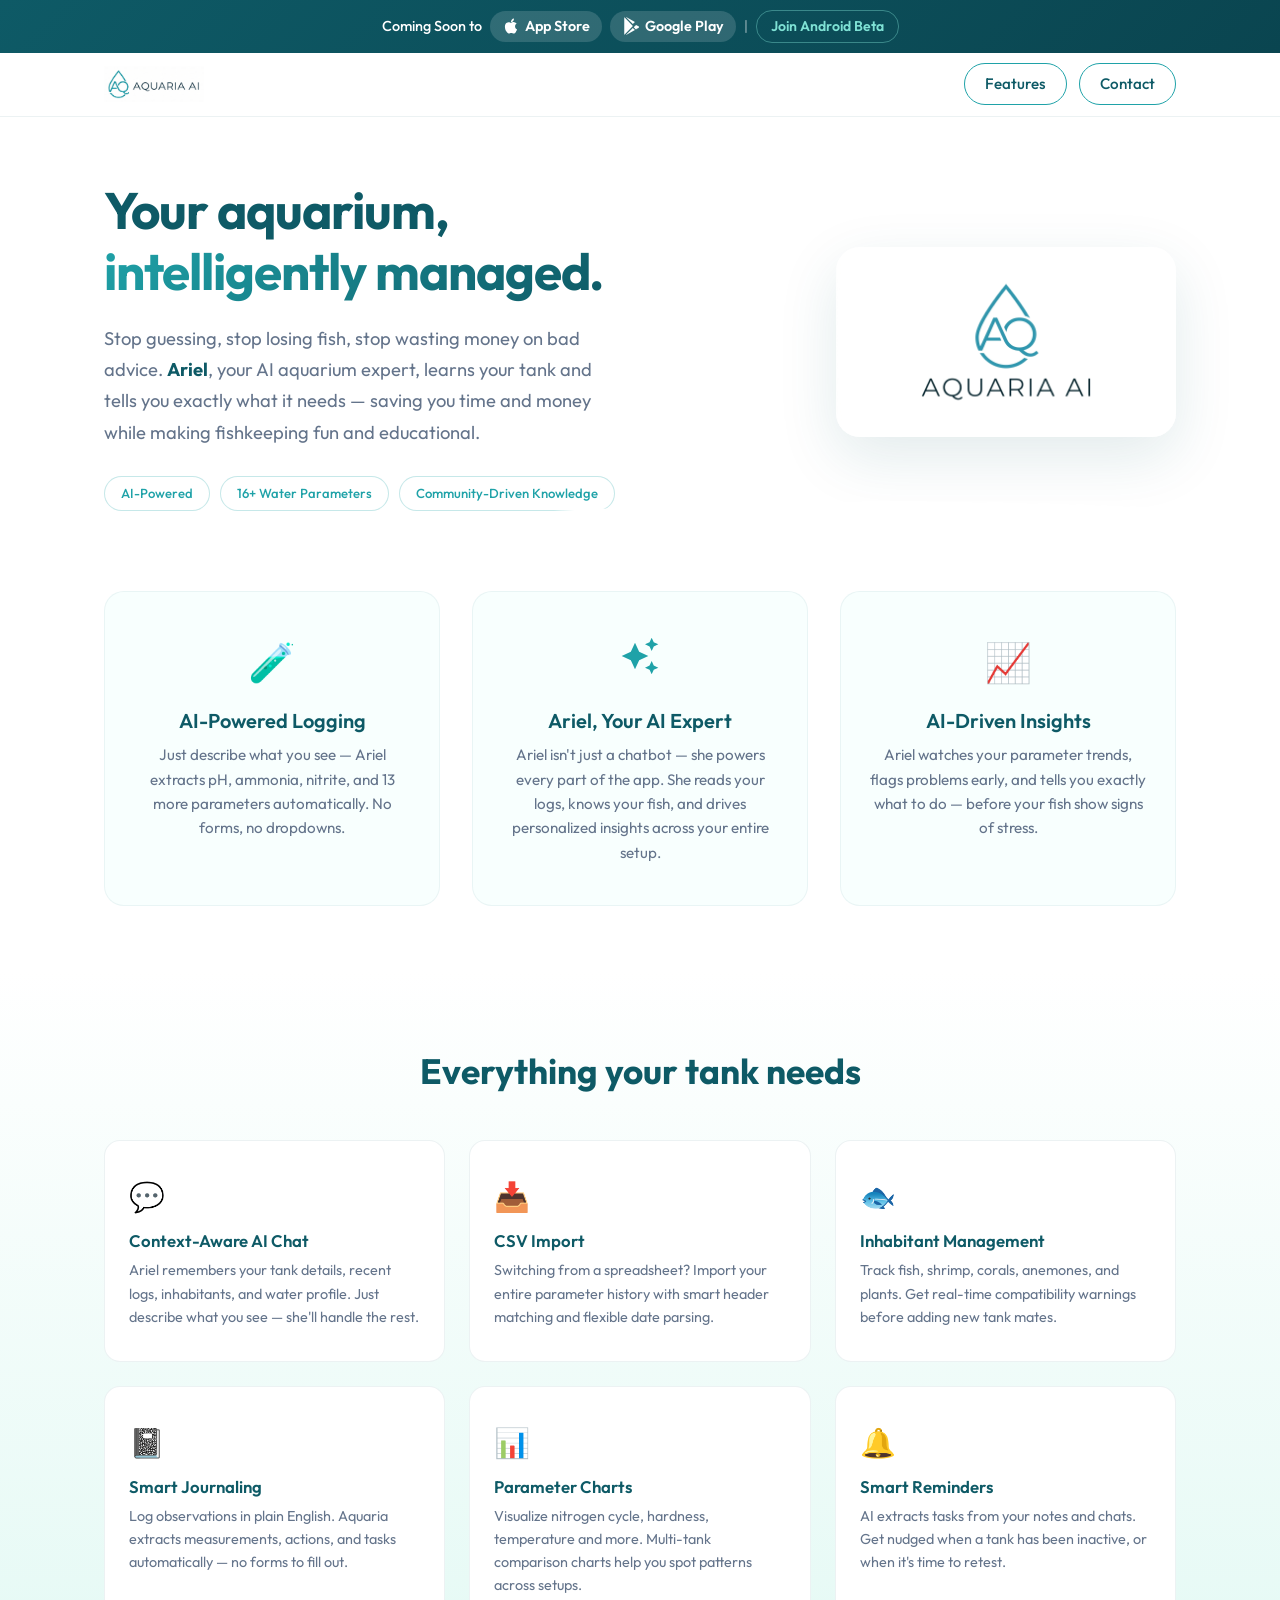
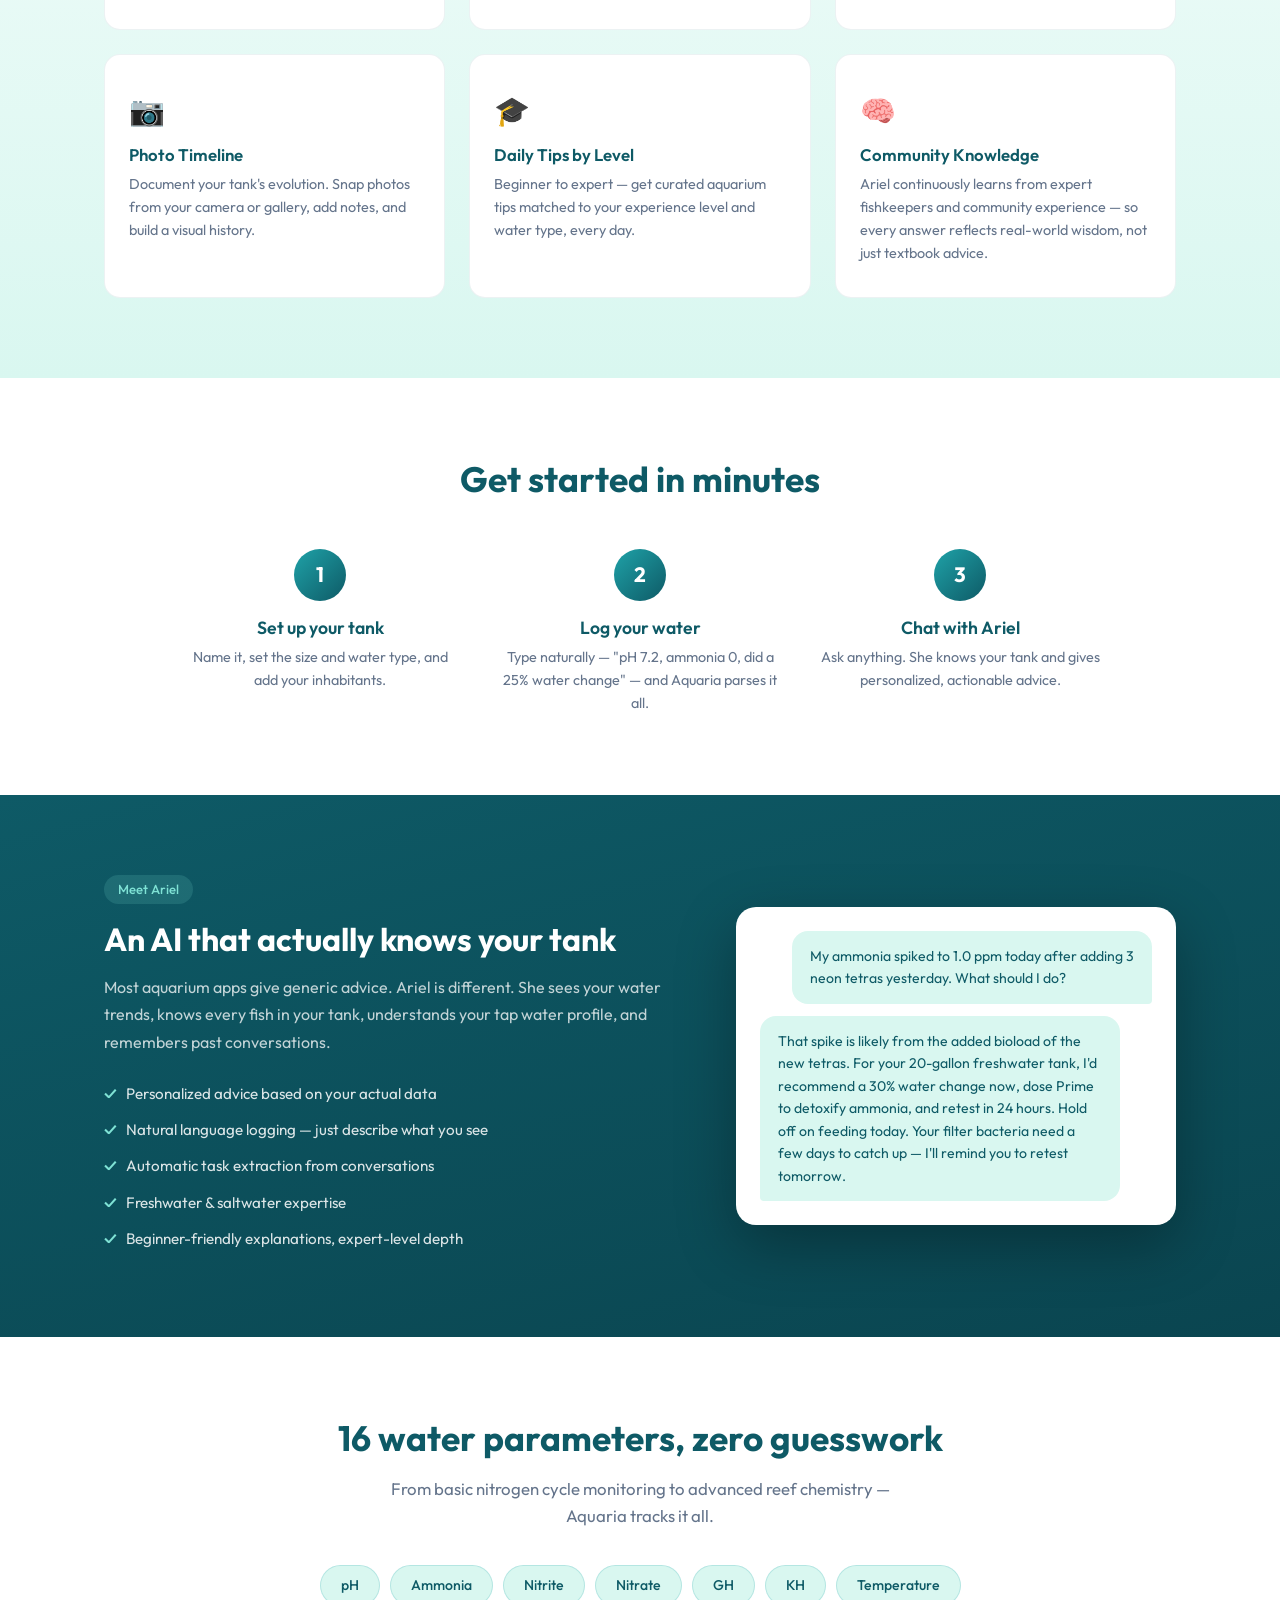
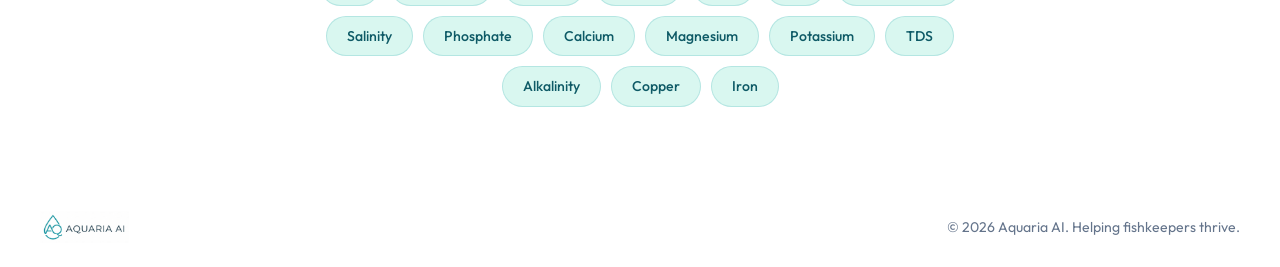
==== commit 29c9dc8d: "Add close account, floating AI button, and website updates - Add close account (soft-delete) on prof" ====
--- a/docs/index.html
+++ b/docs/index.html
@@ -24,6 +24,8 @@
       <svg viewBox="0 0 24 24" width="18" height="18" fill="currentColor"><path d="M3.18 23.64L14.54 12 3.18.36c-.2.12-.18.46-.18.5v22.28c0 .04-.02.38.18.5zm1.44.86l12.63-7.2-2.77-2.78L4.62 24.5zm14.32-8.34L22 14.54c.4-.23.64-.65.64-1.08s-.24-.86-.64-1.08l-3.3-1.88-3.05 3.05 3.29 3.61zM4.62-.5l9.86 9.98 2.77-2.78L4.62-.5z"/></svg>
       Google Play
     </span>
+    <span class="store-separator">|</span>
+    <a href="#" class="beta-link" onclick="document.getElementById('beta-modal').classList.add('open');return false;">Join Android Beta</a>
   </div>
 
   <!-- NAV -->
@@ -32,7 +34,7 @@
       <img src="assets/logo-side.png" alt="Aquaria AI" class="nav-logo">
       <div class="nav-links">
         <a href="#features" class="nav-link">Features</a>
-        <a href="mailto:info@aquaria-ai.com" class="nav-link">Contact</a>
+        <a href="#" class="nav-link" onclick="document.getElementById('contact-modal').classList.add('open');return false;">Contact</a>
       </div>
     </div>
   </nav>
@@ -229,5 +231,63 @@
     </div>
   </footer>
 
+  <!-- CONTACT MODAL -->
+  <div id="contact-modal" class="modal-overlay" onclick="if(event.target===this)this.classList.remove('open')">
+    <div class="modal">
+      <button class="modal-close" onclick="this.closest('.modal-overlay').classList.remove('open')">&times;</button>
+      <h3>Get in touch</h3>
+      <p class="modal-sub">Have a question or feedback? We'd love to hear from you.</p>
+      <form id="contact-form" onsubmit="return submitContact(event)">
+        <input type="email" id="contact-email" placeholder="Your email address" required>
+        <textarea id="contact-message" placeholder="Your message" rows="4" required></textarea>
+        <button type="submit" class="modal-submit">Send Message</button>
+      </form>
+      <div id="contact-success" class="contact-success" style="display:none;">
+        <p>Thanks! We'll get back to you soon.</p>
+      </div>
+    </div>
+  </div>
+
+  <!-- BETA SIGNUP MODAL -->
+  <div id="beta-modal" class="modal-overlay" onclick="if(event.target===this)this.classList.remove('open')">
+    <div class="modal">
+      <button class="modal-close" onclick="this.closest('.modal-overlay').classList.remove('open')">&times;</button>
+      <h3>Aquaria AI — Android Beta</h3>
+      <p class="modal-sub">Be among the first to try Aquaria AI on Android. Enter your email and we'll send you an invite when spots open up.</p>
+      <form id="beta-form" onsubmit="return submitBeta(event)">
+        <input type="email" id="beta-email" placeholder="Your email address" required>
+        <button type="submit" class="modal-submit">Sign Up for Beta</button>
+      </form>
+      <div id="beta-success" class="contact-success" style="display:none;">
+        <p>You're on the list! We'll be in touch soon.</p>
+      </div>
+    </div>
+  </div>
+
+  <script>
+  function submitContact(e) {
+    e.preventDefault();
+    var email = document.getElementById('contact-email').value;
+    var message = document.getElementById('contact-message').value;
+    var subject = encodeURIComponent('Aquaria AI Contact from ' + email);
+    var body = encodeURIComponent('From: ' + email + '\n\n' + message);
+    window.location.href = 'mailto:info@aquaria-ai.com?subject=' + subject + '&body=' + body;
+    document.getElementById('contact-form').style.display = 'none';
+    document.getElementById('contact-success').style.display = 'block';
+    return false;
+  }
+
+  function submitBeta(e) {
+    e.preventDefault();
+    var email = document.getElementById('beta-email').value;
+    var subject = encodeURIComponent('Android Beta Signup');
+    var body = encodeURIComponent('Please add me to the Aquaria Android beta list.\n\nEmail: ' + email);
+    window.location.href = 'mailto:info@aquaria-ai.com?subject=' + subject + '&body=' + body;
+    document.getElementById('beta-form').style.display = 'none';
+    document.getElementById('beta-success').style.display = 'block';
+    return false;
+  }
+  </script>
+
 </body>
 </html>
--- a/docs/styles.css
+++ b/docs/styles.css
@@ -67,6 +67,22 @@
   opacity: 0.7;
 }
 
+.beta-link {
+  color: var(--light);
+  text-decoration: none;
+  font-weight: 600;
+  font-size: 0.88rem;
+  padding: 4px 14px;
+  border: 1.5px solid rgba(127, 226, 213, 0.4);
+  border-radius: 16px;
+  transition: all 0.2s;
+}
+
+.beta-link:hover {
+  background: rgba(127, 226, 213, 0.15);
+  border-color: var(--light);
+}
+
 /* ── Nav ──────────────────────────────────────────────────── */
 .nav {
   position: fixed;
@@ -111,7 +127,7 @@
 /* ── Hero ─────────────────────────────────────────────────── */
 .hero {
   position: relative;
-  padding: 180px 0 80px;
+  padding: 180px 0 40px;
   background: var(--white);
   overflow: hidden;
 }
@@ -181,7 +197,7 @@
 .hero-wave svg { width: 100%; height: 80px; }
 
 /* ── Value Props ──────────────────────────────────────────── */
-.value { padding: 80px 0 64px; }
+.value { padding: 40px 0 64px; }
 
 .value-grid {
   display: grid;
@@ -423,6 +439,102 @@
   border: 1px solid rgba(31, 162, 168, 0.2);
 }
 
+/* ── Contact Modal ────────────────────────────────────────── */
+.modal-overlay {
+  display: none;
+  position: fixed;
+  inset: 0;
+  z-index: 200;
+  background: rgba(0, 0, 0, 0.5);
+  backdrop-filter: blur(4px);
+  align-items: center;
+  justify-content: center;
+}
+
+.modal-overlay.open { display: flex; }
+
+.modal {
+  background: var(--white);
+  border-radius: 20px;
+  padding: 40px;
+  max-width: 440px;
+  width: 90%;
+  position: relative;
+  box-shadow: 0 20px 60px rgba(0, 0, 0, 0.2);
+}
+
+.modal-close {
+  position: absolute;
+  top: 16px;
+  right: 20px;
+  background: none;
+  border: none;
+  font-size: 1.6rem;
+  color: var(--gray);
+  cursor: pointer;
+  line-height: 1;
+}
+
+.modal h3 {
+  font-size: 1.4rem;
+  font-weight: 700;
+  color: var(--dark);
+  margin-bottom: 6px;
+}
+
+.modal-sub {
+  font-size: 0.9rem;
+  color: var(--gray);
+  margin-bottom: 24px;
+}
+
+#contact-form input,
+#contact-form textarea,
+#beta-form input {
+  width: 100%;
+  padding: 14px 20px;
+  border: 1.5px solid rgba(14, 90, 102, 0.15);
+  border-radius: 24px;
+  font-family: inherit;
+  font-size: 1rem;
+  color: var(--dark);
+  background: var(--bg);
+  outline: none;
+  transition: border-color 0.2s;
+  margin-bottom: 14px;
+}
+
+#contact-form input:focus,
+#contact-form textarea:focus,
+#beta-form input:focus {
+  border-color: var(--mid);
+}
+
+#contact-form textarea { resize: vertical; border-radius: 16px; }
+
+.modal-submit {
+  width: 100%;
+  padding: 12px;
+  border: none;
+  border-radius: 12px;
+  background: linear-gradient(135deg, var(--mid), var(--dark));
+  color: var(--white);
+  font-family: inherit;
+  font-size: 1rem;
+  font-weight: 600;
+  cursor: pointer;
+  transition: opacity 0.2s;
+}
+
+.modal-submit:hover { opacity: 0.9; }
+
+.contact-success p {
+  text-align: center;
+  color: var(--dark);
+  font-weight: 500;
+  padding: 20px 0;
+}
+
 /* ── Footer ───────────────────────────────────────────────── */
 .footer {
   background: var(--white);
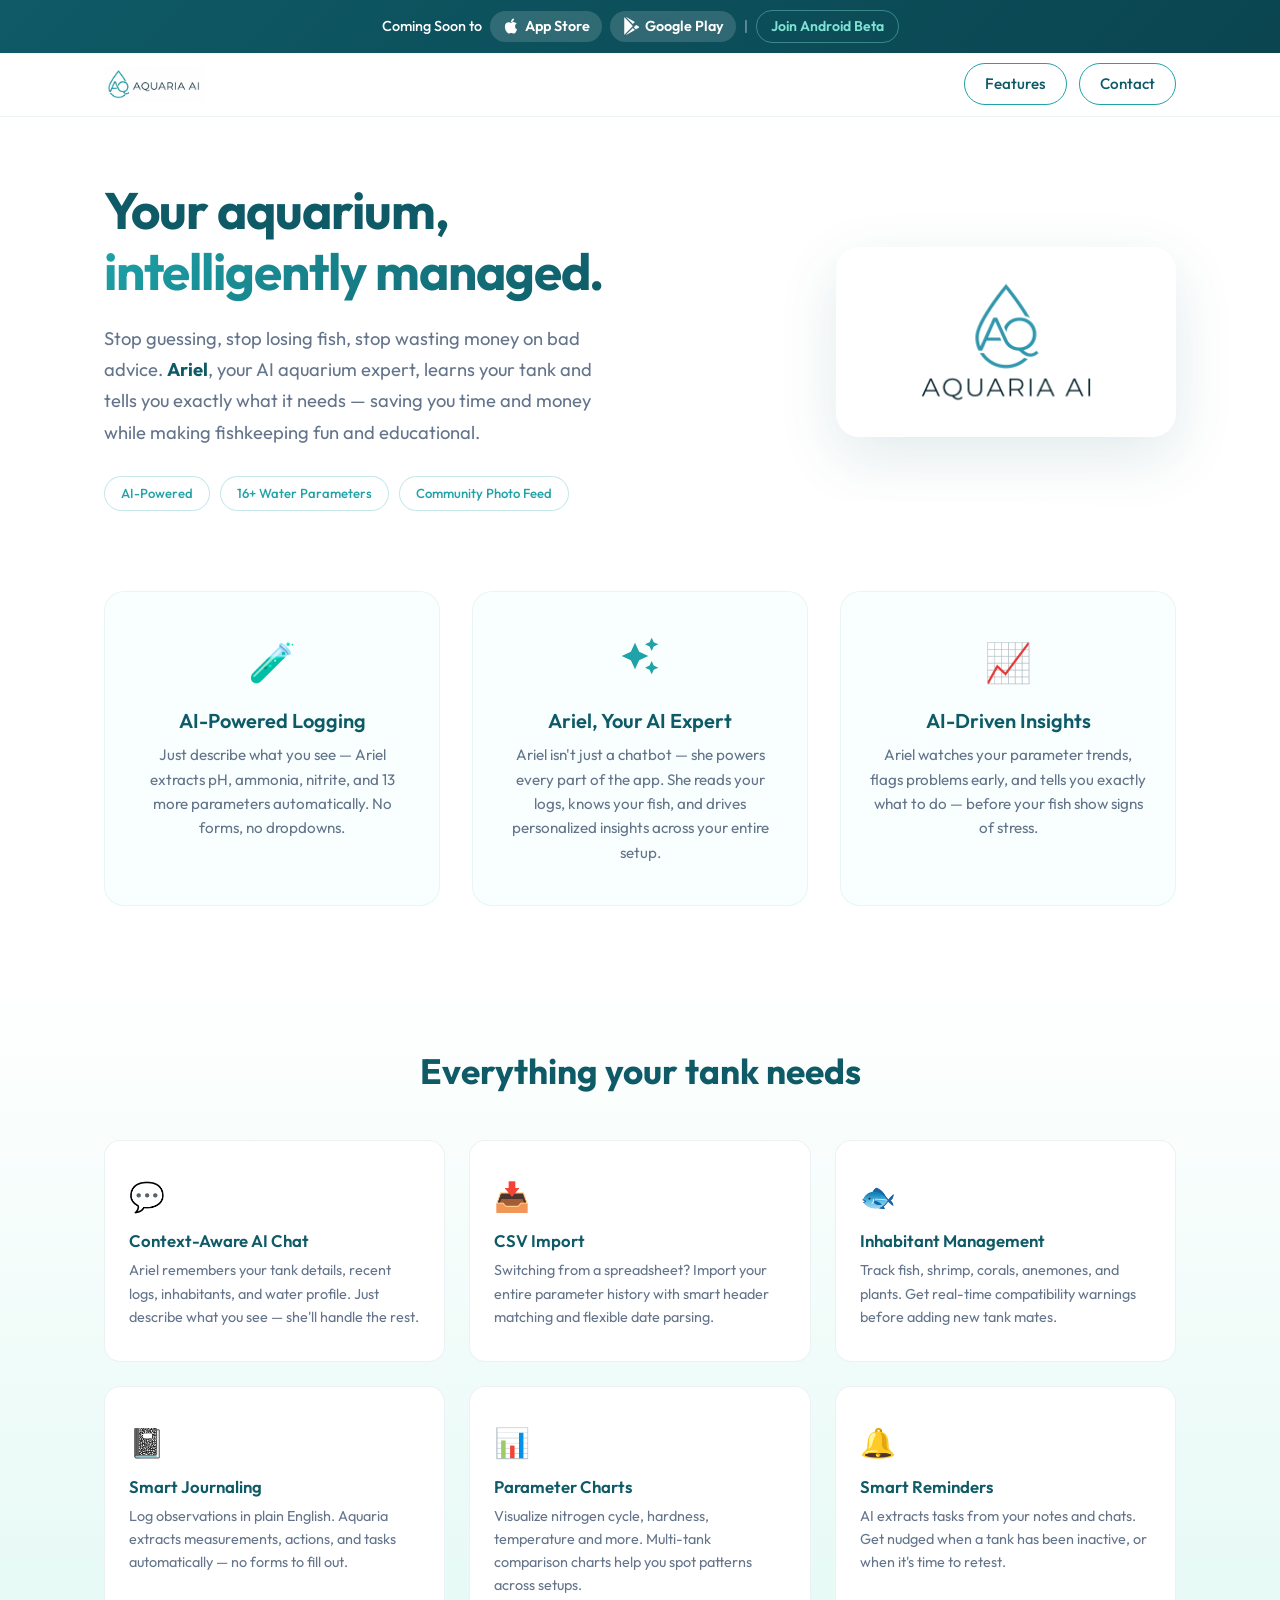
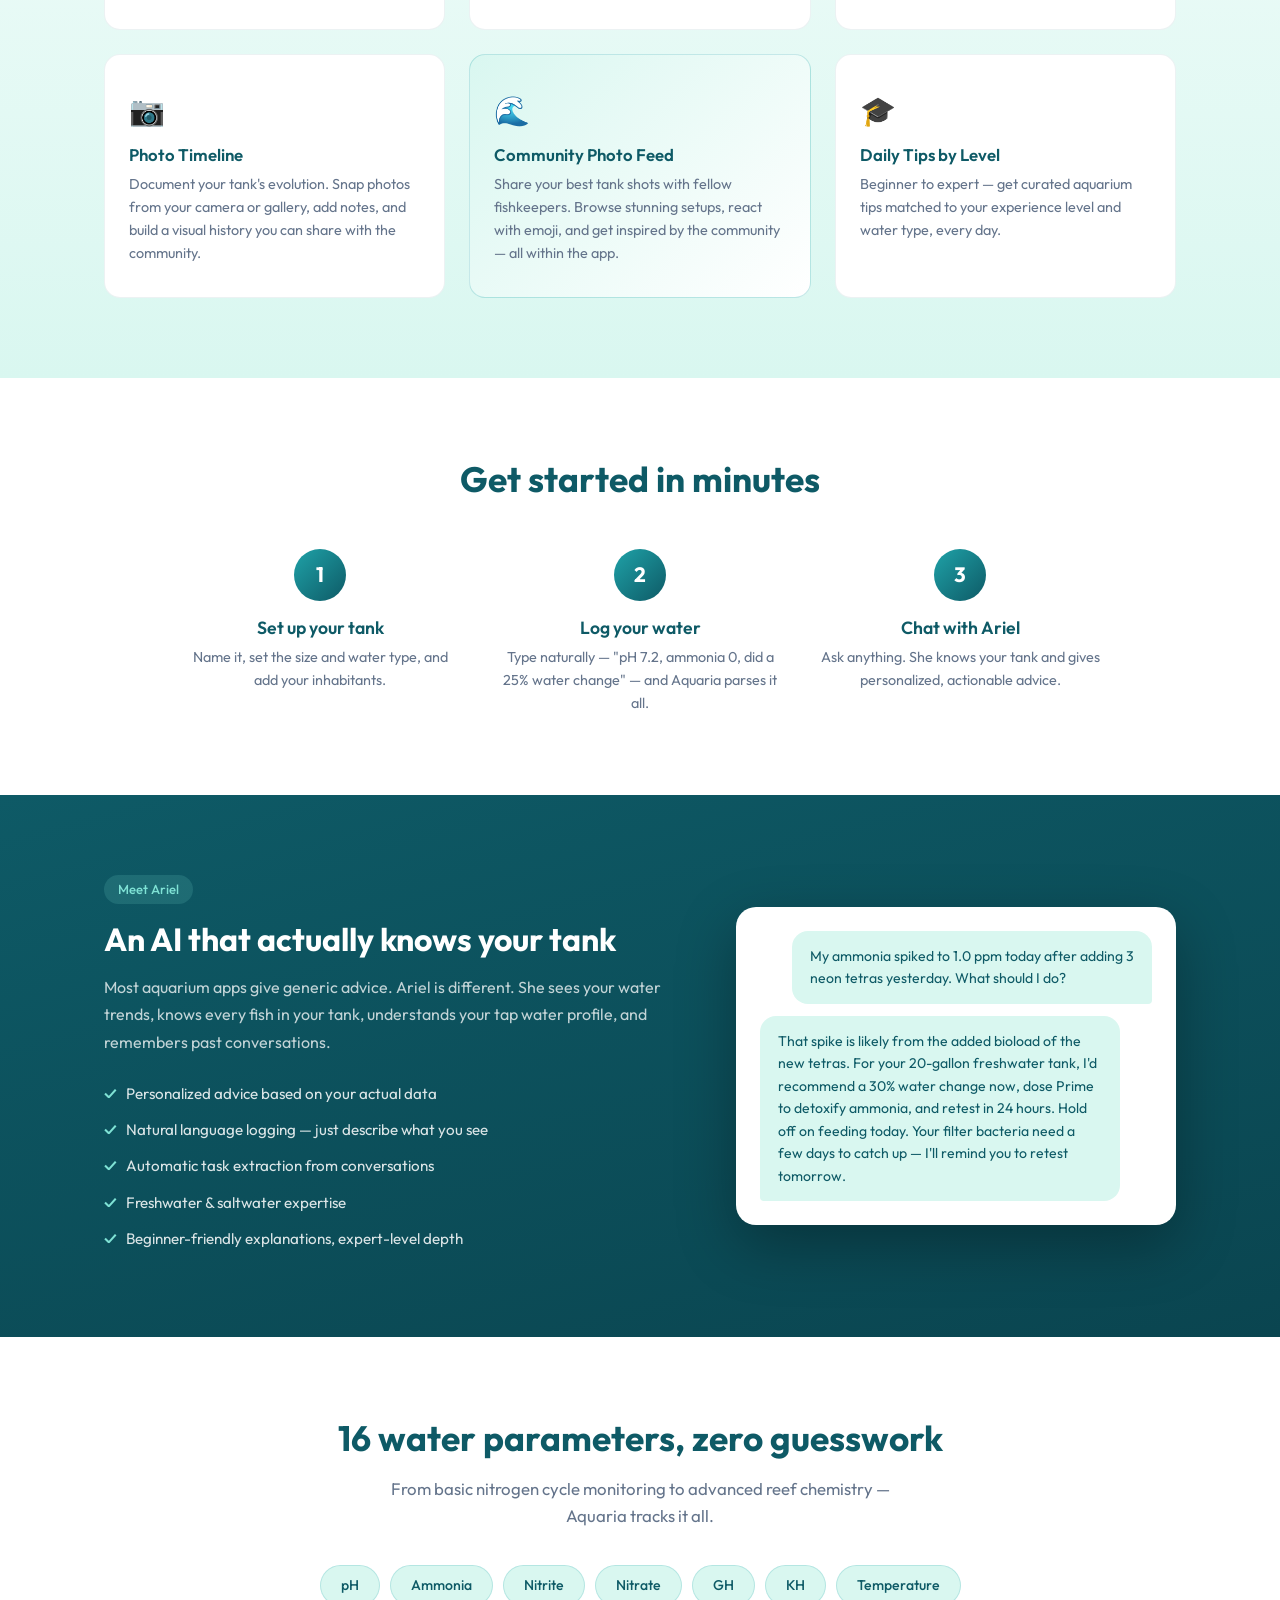
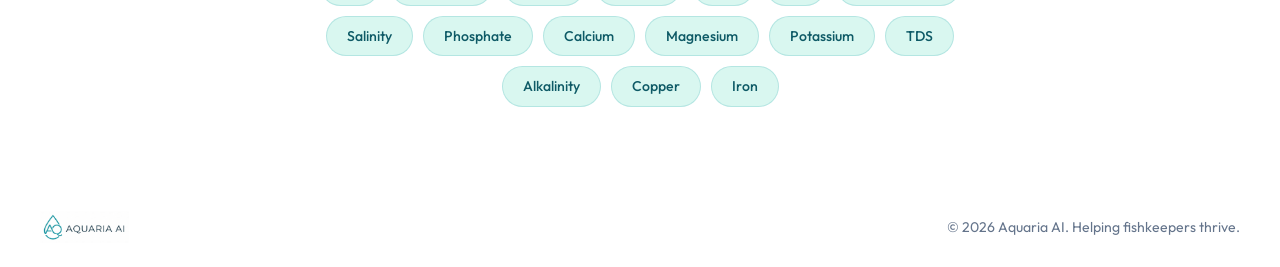
==== commit 27921444: "Add community photo feed to website features Co-Authored-By: Claude Opus 4.6 <noreply@anthropic.com>" ====
--- a/docs/index.html
+++ b/docs/index.html
@@ -48,7 +48,7 @@
         <div class="hero-badges">
           <span class="badge">AI-Powered</span>
           <span class="badge">16+ Water Parameters</span>
-          <span class="badge">Community-Driven Knowledge</span>
+          <span class="badge">Community Photo Feed</span>
         </div>
       </div>
       <div class="hero-logo">
@@ -130,7 +130,13 @@
         <div class="feature-card">
           <div class="feature-icon">📷</div>
           <h4>Photo Timeline</h4>
-          <p>Document your tank's evolution. Snap photos from your camera or gallery, add notes, and build a visual history.</p>
+          <p>Document your tank's evolution. Snap photos from your camera or gallery, add notes, and build a visual history you can share with the community.</p>
+        </div>
+
+        <div class="feature-card feature-card--highlight">
+          <div class="feature-icon">🌊</div>
+          <h4>Community Photo Feed</h4>
+          <p>Share your best tank shots with fellow fishkeepers. Browse stunning setups, react with emoji, and get inspired by the community — all within the app.</p>
         </div>
 
         <div class="feature-card">
@@ -138,11 +144,6 @@
           <h4>Daily Tips by Level</h4>
           <p>Beginner to expert — get curated aquarium tips matched to your experience level and water type, every day.</p>
         </div>
-
-        <div class="feature-card">
-          <div class="feature-icon">🧠</div>
-          <h4>Community Knowledge</h4>
-          <p>Ariel continuously learns from expert fishkeepers and community experience — so every answer reflects real-world wisdom, not just textbook advice.</p>
         </div>
 
       </div>
--- a/docs/styles.css
+++ b/docs/styles.css
@@ -256,6 +256,11 @@
 .feature-card:hover {
   transform: translateY(-3px);
   box-shadow: 0 8px 30px rgba(14, 90, 102, 0.1);
+}
+
+.feature-card--highlight {
+  background: linear-gradient(135deg, var(--mint) 0%, var(--white) 100%);
+  border: 1.5px solid rgba(31, 162, 168, 0.25);
 }
 
 .feature-icon { font-size: 1.8rem; margin-bottom: 12px; }
